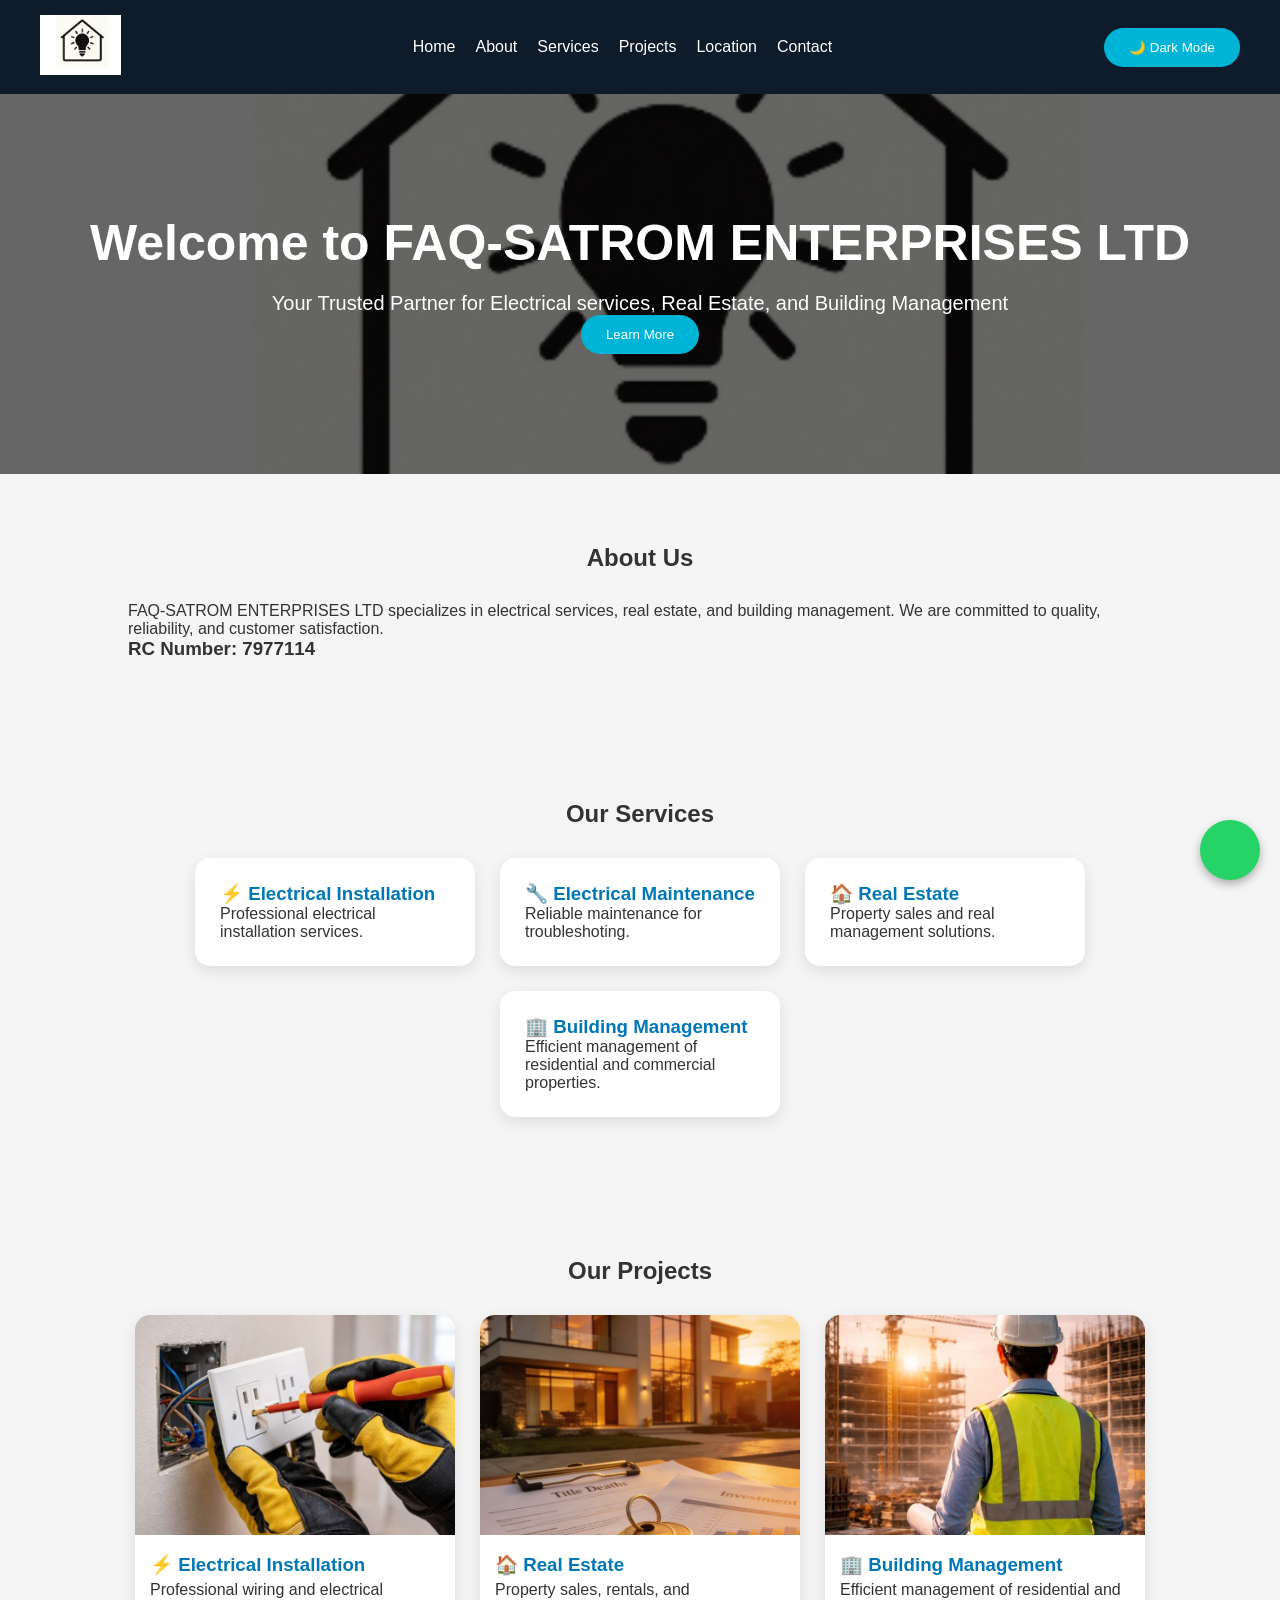
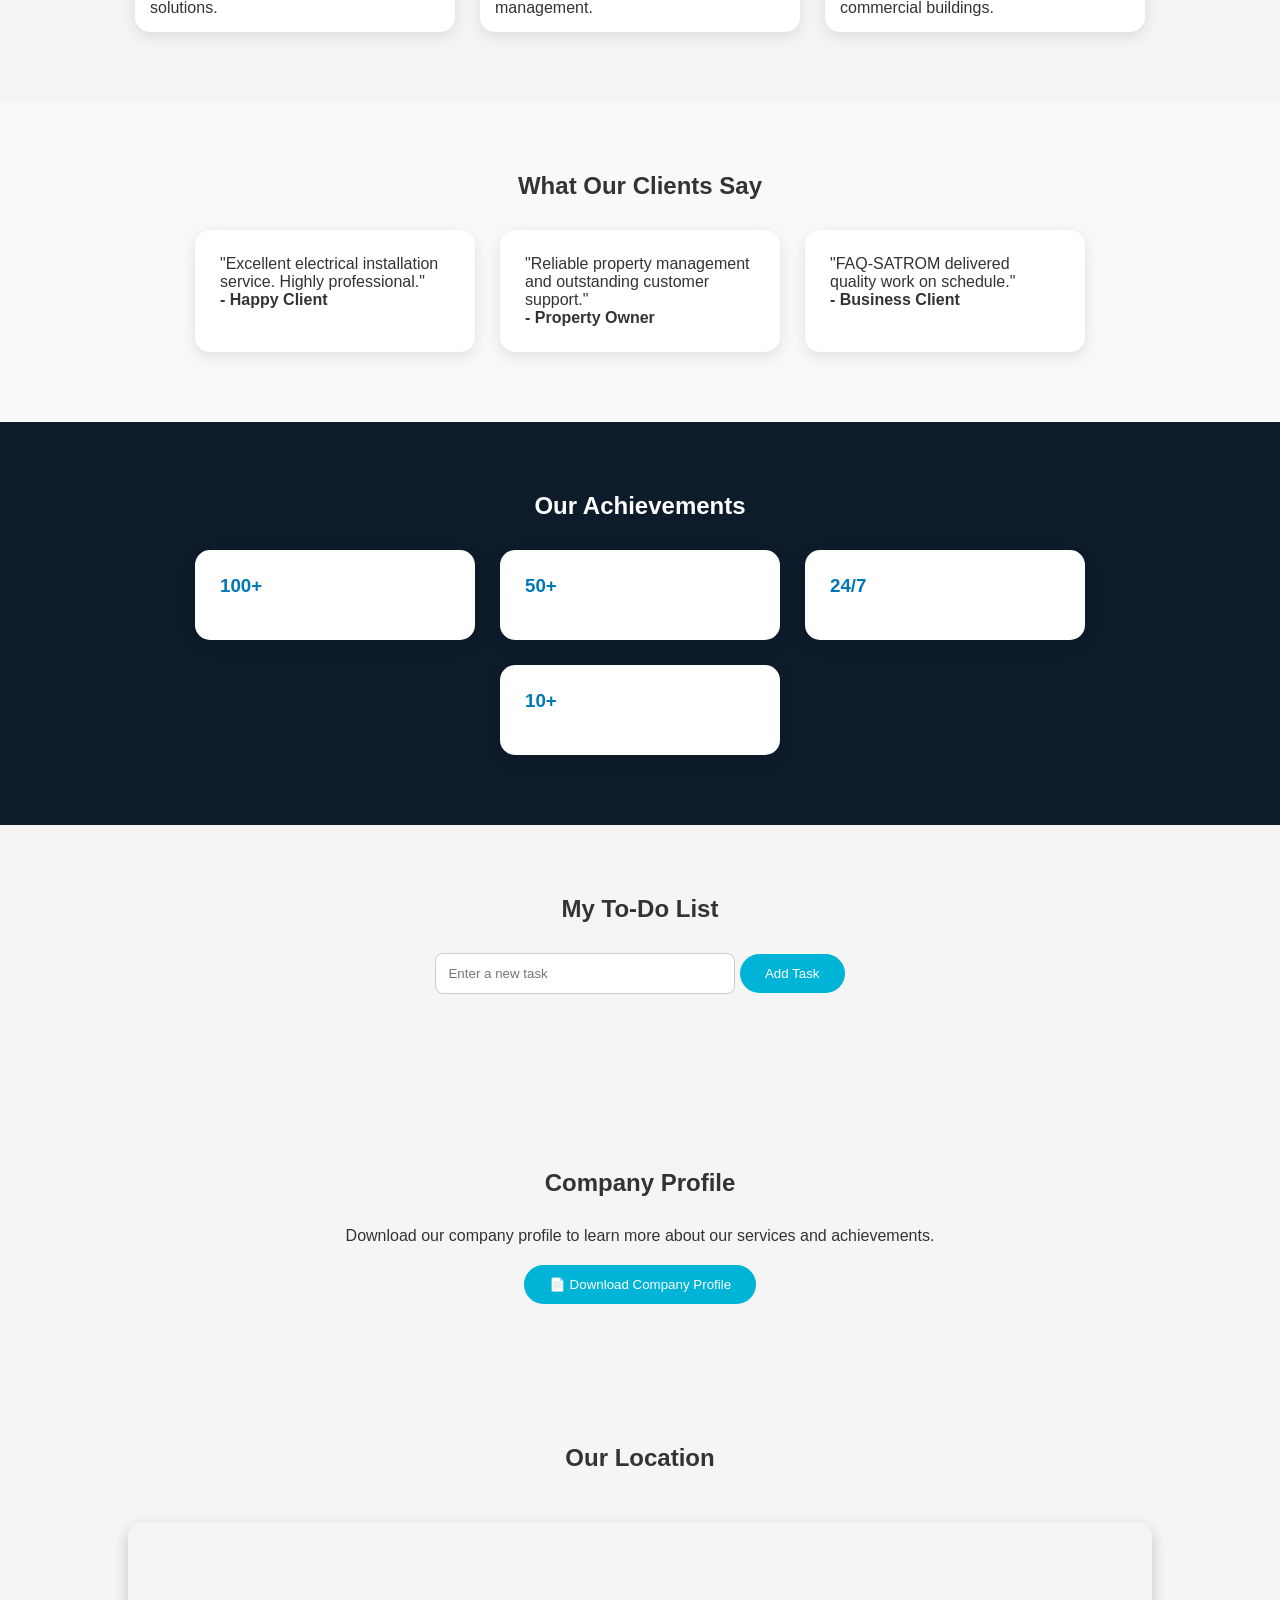
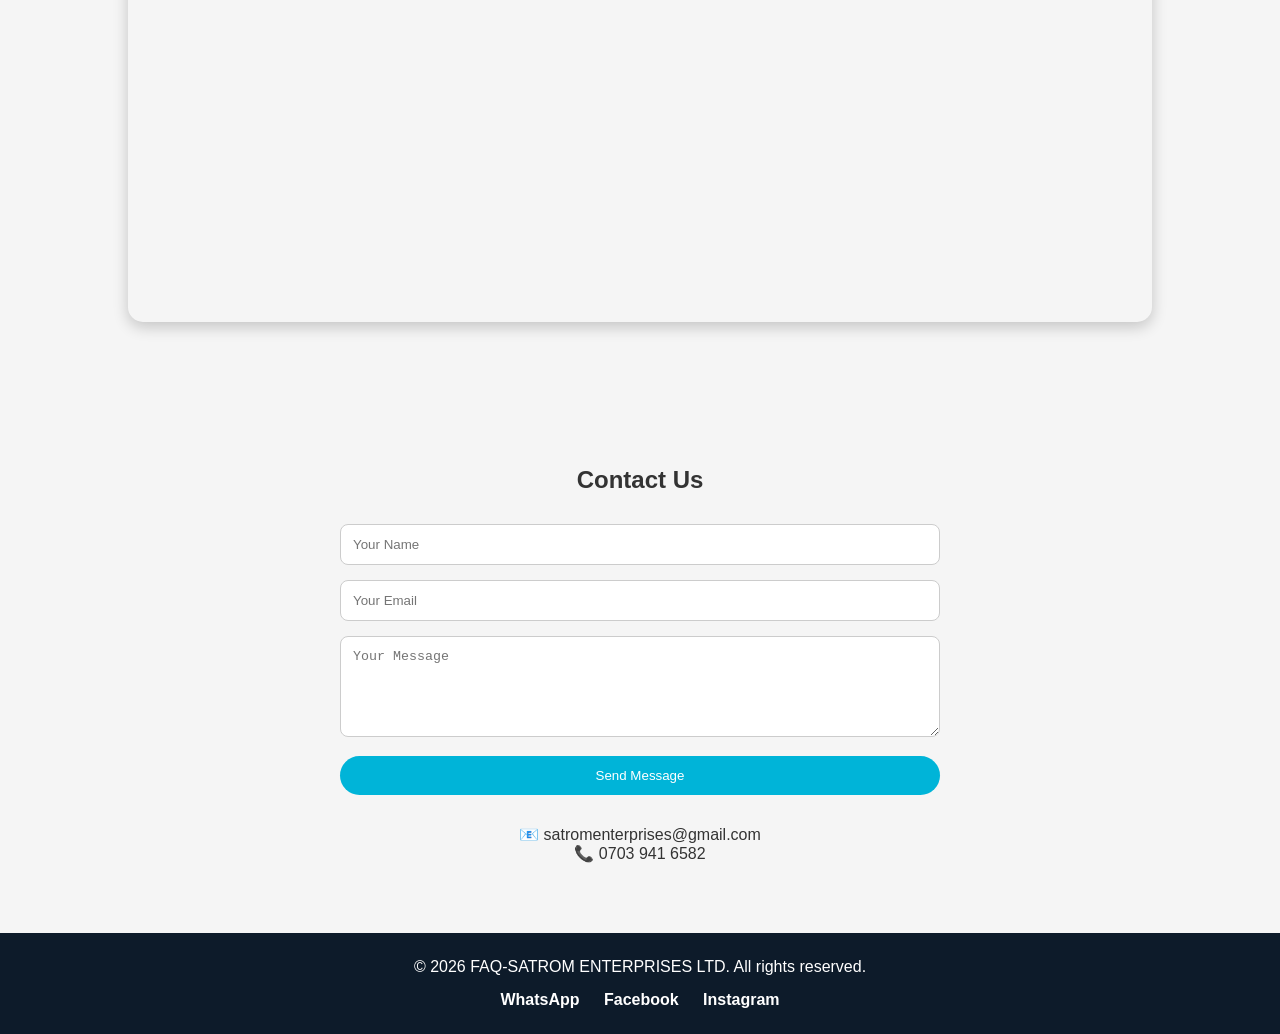
==== index.html @ 7f13410a "Added back to top button" ====
<!DOCTYPE html>
<html lang="en">
<head>
    <meta charset="UTF-8">
    <meta name="viewport" content="width=device-width, initial-scale=1.0">
    <title>FAQ- SATROM ENTERPRISES LTD</title>
    <link rel="stylesheet" href="style.css">
</head>
<body>
    <!-- Navigation -->
    <nav>
        <div class="logo">
            <img src="logo.png" alt="FAQ-SATROM Logo">
        </div>
        
       
<ul class="nav-links">
    <li><a href="#home">Home</a></li>
    <li><a href="#about">About</a></li>
    <li><a href="#services">Services</a></li>
    <li><a href="#projects">Projects</a></li>
    <li><a href="#location">Location</a></li>
    <li><a href="#contact">Contact</a></li>
</ul>
       
        <button onclick="toggleDarkMode()" id="darkBtn">
    🌙 Dark Mode
</button>

    </nav>
     <!-- Hero Section -->

    <section class="hero" id="home">
        <h1>Welcome to FAQ-SATROM ENTERPRISES LTD</h1>

        <p>Your Trusted Partner for Electrical services,
            Real Estate, and Building Management</p>

        <button onclick="showMessage()">Learn More</button>
        <p id="message"></p>
    </section>

<!-- About Section -->

    <section id="about">
        <h2>About Us</h2>

        <p>FAQ-SATROM ENTERPRISES LTD specializes in electrical services,
             real estate, and building management. We are committed 
            to quality, reliability,  and customer satisfaction.</p>
            
            <h3>RC Number: 7977114</h3>

    </section>

<!-- Services Section -->


    <section id="services">
        <h2>Our Services</h2>

    <div class="services">
        <div class="card">
            <h3>&#9889; Electrical Installation</h3>
            <p>Professional electrical installation services.</p>
        </div>
<div class="card">
            <h3>&#128295; Electrical Maintenance</h3>
            <p>Reliable maintenance for troubleshoting.</p>
        </div>


        <div class="card">
            <h3>&#127968; Real Estate </h3>
            <p>Property sales and real management solutions.</p>
        </div>
        <div class="card">
            <h3>&#127970; Building Management</h3>
            <p>Efficient management of residential and commercial properties.</p>
        </div>

    </div>
    </section>

    <section id="projects">

    <h2>Our Projects</h2>

    <div class="gallery">

        <div class="project">
            <img src="project1.jpg" alt="Electrical Installation">
            <h3>⚡ Electrical Installation</h3>
            <p>Professional wiring and electrical solutions.</p>
        </div>

        <div class="project">
            <img src="project2.jpg" alt="Real Estate">
            <h3>🏠 Real Estate</h3>
            <p>Property sales, rentals, and management.</p>
        </div>

        <div class="project">
            <img src="project3.jpg" alt="Building Management">
            <h3>🏢 Building Management</h3>
            <p>Efficient management of residential and commercial buildings.</p>
        </div>

    </div>


</section>

<!--testimonials-->
<section id="testimonials">
    <h2>What Our Clients Say</h2>

    <div class="services">
        <div class="card">
            <p>"Excellent electrical installation service. Highly professional."</p>
            <h4>- Happy Client</h4>
        </div>

        <div class="card">
            <p>"Reliable property management and outstanding customer support."</p>
            <h4>- Property Owner</h4>
        </div>

        <div class="card">
            <p>"FAQ-SATROM delivered quality work on schedule."</p>
            <h4>- Business Client</h4>
        </div>
    </div>
</section>

<section id="stats">
    <h2>Our Achievements</h2>

    <div class="services">
        <div class="card">
            <h3>100+</h3>
            <p>Projects Completed</p>
        </div>

        <div class="card">
            <h3>50+</h3>
            <p>Happy Clients</p>
        </div>

        <div class="card">
            <h3>24/7</h3>
            <p>Customer Support</p>
        </div>

        <div class="card">
            <h3>10+</h3>
            <p>Years Experience</p>
        </div>
    </div>
</section>

    <!--Add To-Do list Here-->
<section id="todo">
    <h2>My To-Do List</h2>
    <input type="text" id="taskInput" placeholder="Enter a new task">
    <button onclick="addTask()">Add Task</button>
    <ul id="taskList"></ul>
</section>


<section id="profile">
    <h2>Company Profile</h2>
    <p>Download our company profile to learn more about our services and achievements.</p>

    <a href="FAQ-SATROM-Company-Profile.pdf" download>
        <button>📄 Download Company Profile</button>
    </a>
</section>


<section id="location">
    <h2>Our Location</h2>

    <iframe
        src="https://www.google.com/maps?q= 68 Deji Adaboyan street aga Ikorodu lagos,Nigeria&output=embed"
        width="100%"
        height="400"
        style="border:0; border-radius:15px;"
        allowfullscreen=""
        loading="lazy">
    </iframe>
</section>

    <!-- Contact Section -->

     <section id="contact">
    <h2>Contact Us</h2>

    <form action="https://formspree.io/f/mdavwypw" method="POST">

    <input type="text" name="name" placeholder="Your Name" required>

    <input type="email" name="email" placeholder="Your Email" required>

    <textarea name="message" rows="5" placeholder="Your Message" required></textarea>

    <button type="submit">Send Message</button>

</form>

    <div class="contact-info">
        <p>&#128231 satromenterprises@gmail.com</p>
        <p>&#128222 0703 941 6582</p>
    </div>

     </section>

     <!-- Footer -->
   <footer>
    <p>&copy; 2026 FAQ-SATROM ENTERPRISES LTD. All rights reserved.</p>

    <div class="social-links">
        <a href="https://wa.me/2347039416582" target="_blank">WhatsApp</a>
        <a href="https://facebook.com/faqsatromenterprisesltd" target="_blank">Facebook</a>
        <a href="https://instagram.com/faqsatromenterprisesltd" target="_blank">Instagram</a>
    </div>
</footer>

    <!-- WhatsApp floating button -->
    <a href="https://wa.me/2347039416582" class="whatsapp" target="_blank"></a>

    <script src="script.js"></script>
    <button onclick="topFunction()" id="topBtn" title="Go to top">⬆</button>
</body>
</html>
---- style.css ----
*{
    margin: 0;
    padding: 0;
    box-sizing: border-box;
}

html{
    scroll-behavior: smooth;
}

body{
    font-family: 'Segoe UI', Tahoma, sans-serif;
    background-color: #f5f5f5;
    color: #333;
}

/* Navigation Bar */

nav{
    background-color:#0d1b2a;
    display: flex;
    padding: 15px 40px;
    justify-content: space-between;
    align-items: center;

}

.logo img{
    height: 60px;
}

.nav-links{
    display: flex;
    list-style: none;
}

.nav-links li{
    margin-left: 20px;
}

.nav-links a{
    color: white;
    text-decoration: none;
}

.nav-links a:hover{
    color: #00b4d8;
}

/* Hero Section */


.hero{
    background:
    linear-gradient(rgba(0,0,0,.6),rgba(0,0,0,.6)),
    url("logo.png");
    background-size: cover;
    background-position: center;
    padding: 120px 20px;
    color: white;
    text-align: center;
}

.hero h1{
    font-size: 50px;
    margin-bottom: 20px;
}

.hero p{
    font-size: 20px;
}
 
/*buttons */

button{
    background: #00b4d8;
    color: white;
    border: none;
    padding: 12px 25px;
    border-radius: 30px;
    cursor: pointer;
    transition: 0.3s;
}

button:hover{
    background: #0077b6;
}

/* Section */

section{
    padding: 70px 10%;
}

h2{
    text-align: center;
    margin-bottom: 30px;
}

/* Services Section */

.services{

    display: flex;
    flex-wrap: wrap;
    justify-content: center;
    gap: 25px;
}

.card {
    background-color: white;
    width: 280px;
    padding: 25px;
    border-radius: 15px;
    box-shadow: 0 5px 15px rgba(0, 0, 0, 0.1);
    transition: 0.3s;
}

.card:hover {
    transform: translateY(-10px);
}

.card h3 {
    color: #0077b6;
}

/* Contact Section */
form {
    max-width: 600px;
    margin: auto;
}
input, textarea {
    width: 100%;
    padding: 12px;
    margin-bottom: 15px;
    border: 1px solid #ccc;
    border-radius: 8px;
}

form button {
    width: 100%;
}

.contact-info {
    margin-top: 30px;
    text-align: center;
}

/* Footer */

footer {
    padding: 25px;
    background-color: #0d1b2a;
    color:white;
    text-align: center;
}

/*Mobile */

@media (max-width: 768px) {
    nav {
        flex-direction: column;
    }
    .nav-links {
        flex-direction: column;
        margin-top: 10px;
        text-align: center;
    }
    .nav-links li {
        margin: 10px 0;
    }
    .hero h1 {
        font-size: 35px;
    }
    .card{
        width: 100%;
    }
}
.whatsapp {
    position: fixed;
    bottom: 20px;
    right: 20px;
    width: 60px;
    background-color: #25D366;
    color: white;
    border-radius: 50%;
    height: 60px;
    display: flex;
    align-items: center;
    justify-content: center;
    font-size: 30px;
    text-decoration: none;
    box-shadow: 0 4px 10px rgba(0,0,0,0.3);
    z-index: 1000;
}

.whatsapp:hover {
    transform: scale(1.1);
}

#todo {
    text-align: center;
}
#todo input {
    width: 300px;
    max-width: 90%;
}

#taskList {
    list-style: none;
    margin-top: 20px;
}

#taskList li {
    background-color: white;
    padding: 10px;
    margin: 10px auto;
    width: 300px;
    border-radius: 8px;
    box-shadow: 0 2px 5px rgba(0,0,0,0.1);
}

#taskList button {
    background-color:red;
    color: white;
    border: none;
    padding: 5px 10px;
    border-radius: 5px;
    cursor: pointer;
margin-left: 10px;
}

.dark-mode {
background-color: #121212;
color: white;
}

.dark-mode section {
    background-color: #121212;
    color: white;
}

.dark-mode h1,
.dark-mode h2,
.dark-mode h3,
.dark-mode p,
.dark-mode li {
    color: white;
}

.dark-mode .card {
    background-color: #1e1e1e;
    color: white;
}

.dark-mode nav,
.dark-mode footer {
background-color: #000;
}

.dark-mode input,
.dark-mode textarea {
    background-color: #333;
    color: white;
    border: 1px solid #555;
}

body.dark-mode {
    background-color: black !important;
    color: white !important;
}

/* Projects Gallery */

.gallery{
    display:flex;
    flex-wrap:wrap;
    justify-content:center;
    gap:25px;
}

.project{
    width:320px;
    background:white;
    border-radius:15px;
    overflow:hidden;
    box-shadow:0 5px 15px rgba(0,0,0,0.1);
    transition:0.3s;
}

.project:hover{
    transform:translateY(-10px);
}

.project img{
    width:100%;
    height:220px;
    object-fit:cover;
}

.project h3{
    padding:15px 15px 5px;
    color:#0077b6;
}

.project p{
    padding:0 15px 15px;
}

.dark-mode .project{
    background:#1e1e1e;
    color:white;
}
/* Testimonials Section */

#testimonials {
    background-color: #f8f9fa;
}

.testimonials-container {
    display: flex;
    flex-wrap: wrap;
    justify-content: center;
    gap: 25px;
}

.testimonial {
    width: 320px;
    background: white;
    padding: 25px;
    border-radius: 15px;
    text-align: center;
    box-shadow: 0 5px 15px rgba(0,0,0,0.1);
}

.testimonial h4 {
    margin-top: 15px;
    color: #0077b6;
}

/* Achievements Section */

#stats {
    background-color: #0d1b2a;
    color: white;
}

.stats-container {
    display: flex;
    flex-wrap: wrap;
    justify-content: center;
    gap: 25px;
}

.stat-card {
    width: 220px;
    background: #1b263b;
    padding: 25px;
    border-radius: 15px;
    text-align: center;
}

.stat-card h3 {
    font-size: 40px;
    color: #00b4d8;
    margin-bottom: 10px;
}

/* Dark Mode Support */

.dark-mode #testimonials {
    background-color: #121212;
}

.dark-mode .testimonial {
    background-color: #1e1e1e;
    color: white;
}

.dark-mode #stats {
    background-color: #000;
}

.social-links {
    margin-top: 15px;
}

.social-links a {
    color: white;
    text-decoration: none;
    margin: 0 10px;
    font-weight: bold;
}

.social-links a:hover {
    color: #00b4d8;
}

#profile{
    text-align:center;
}

#profile p{
    margin-bottom:20px;
}
#location {
    text-align: center;
}

#location iframe {
    margin-top: 20px;
    box-shadow: 0 5px 15px rgba(0,0,0,0.2);
}
/* Back To Top Button */
#topBtn {
    display: none;
    position: fixed;
    bottom: 90px;
    right: 20px;
    z-index: 999;
    border: none;
    outline: none;
    background-color: #0077b6;
    color: white;
    cursor: pointer;
    padding: 15px;
    border-radius: 50%;
    font-size: 18px;
}

#topBtn:hover {
    background-color: #023e8a;
}
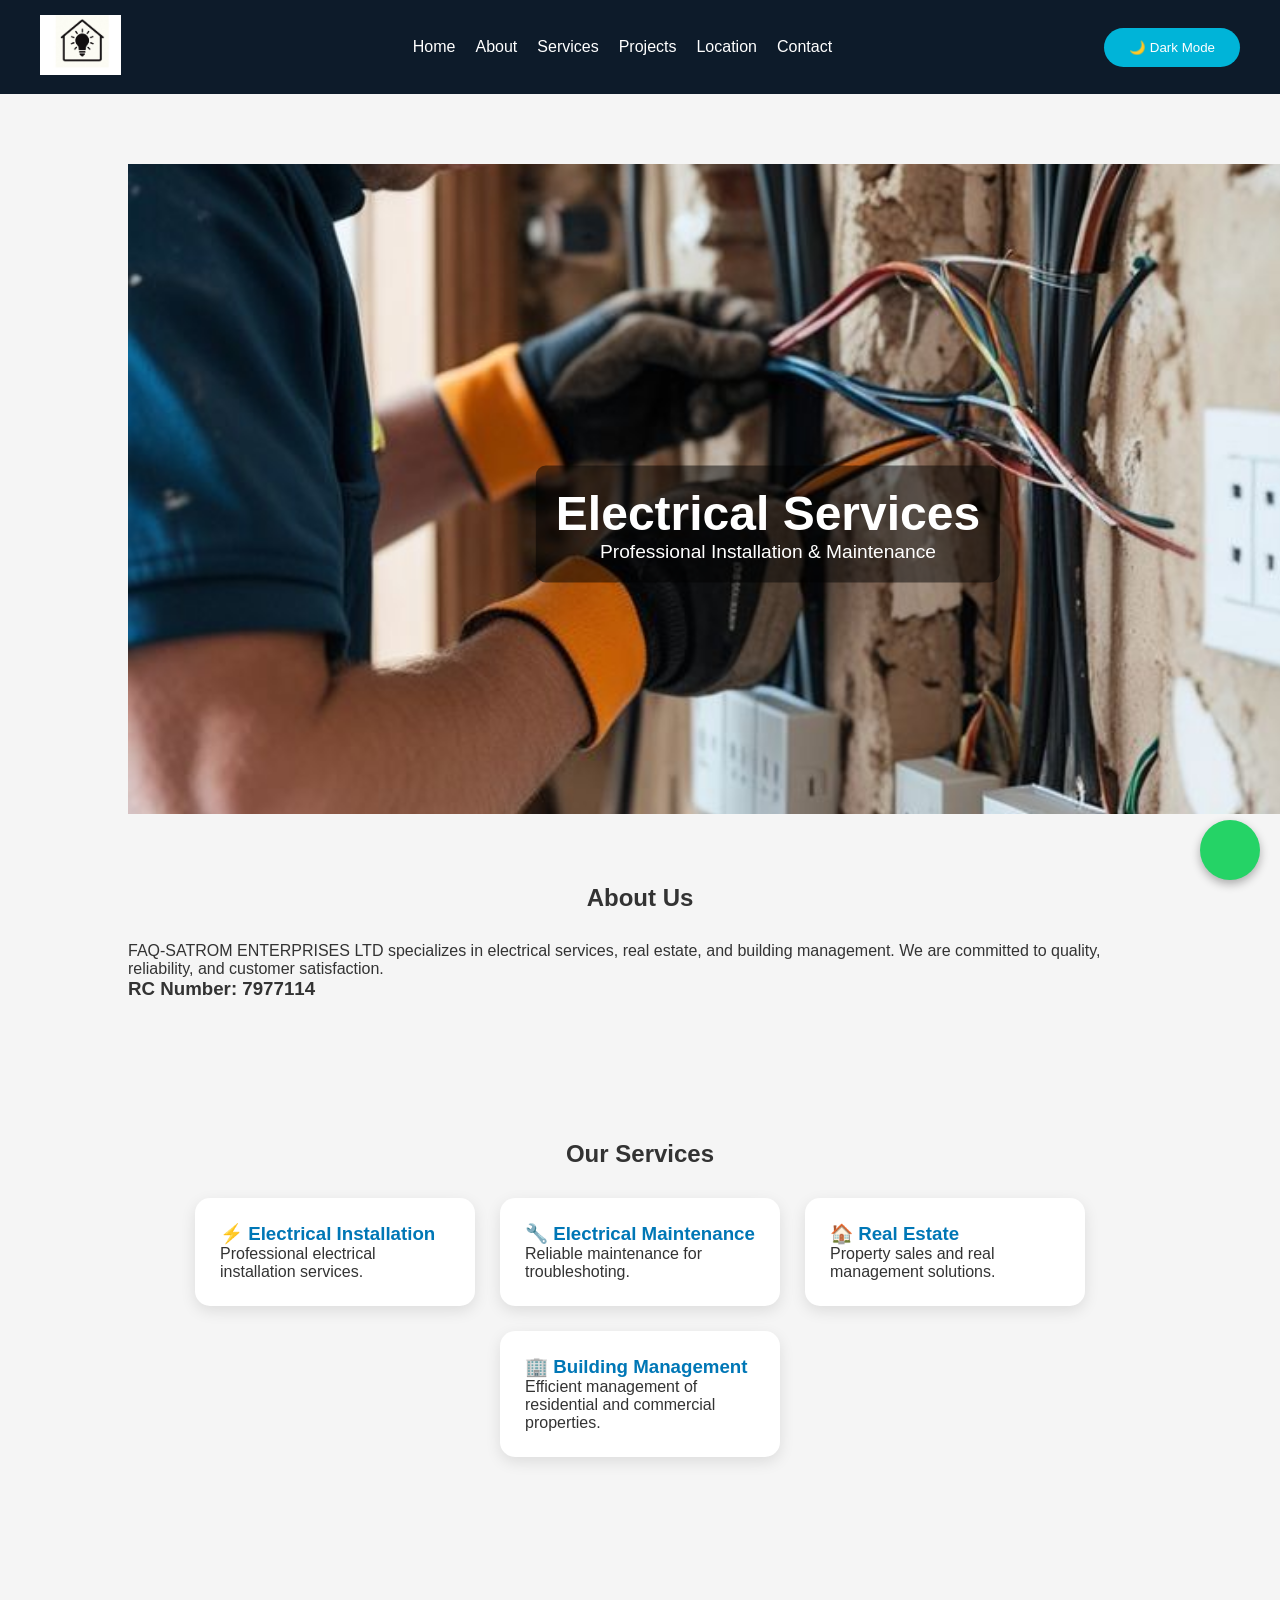
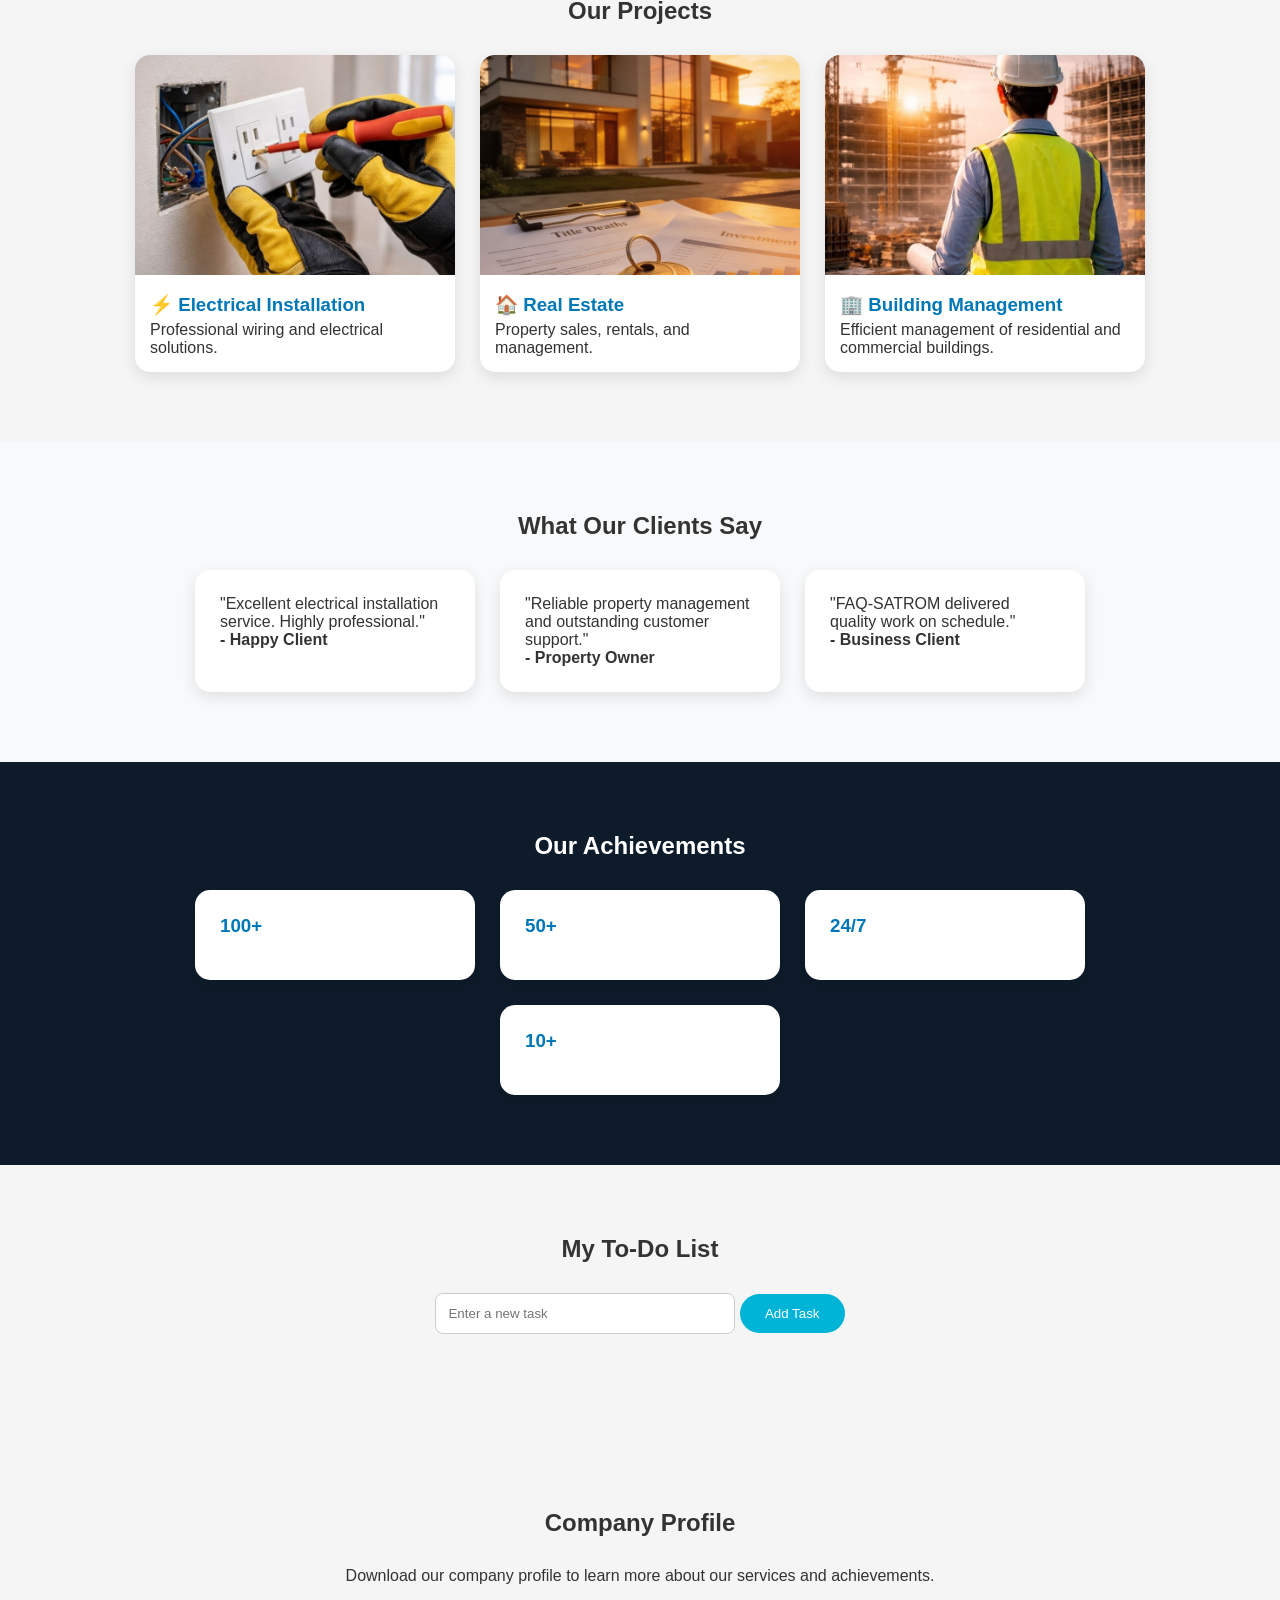
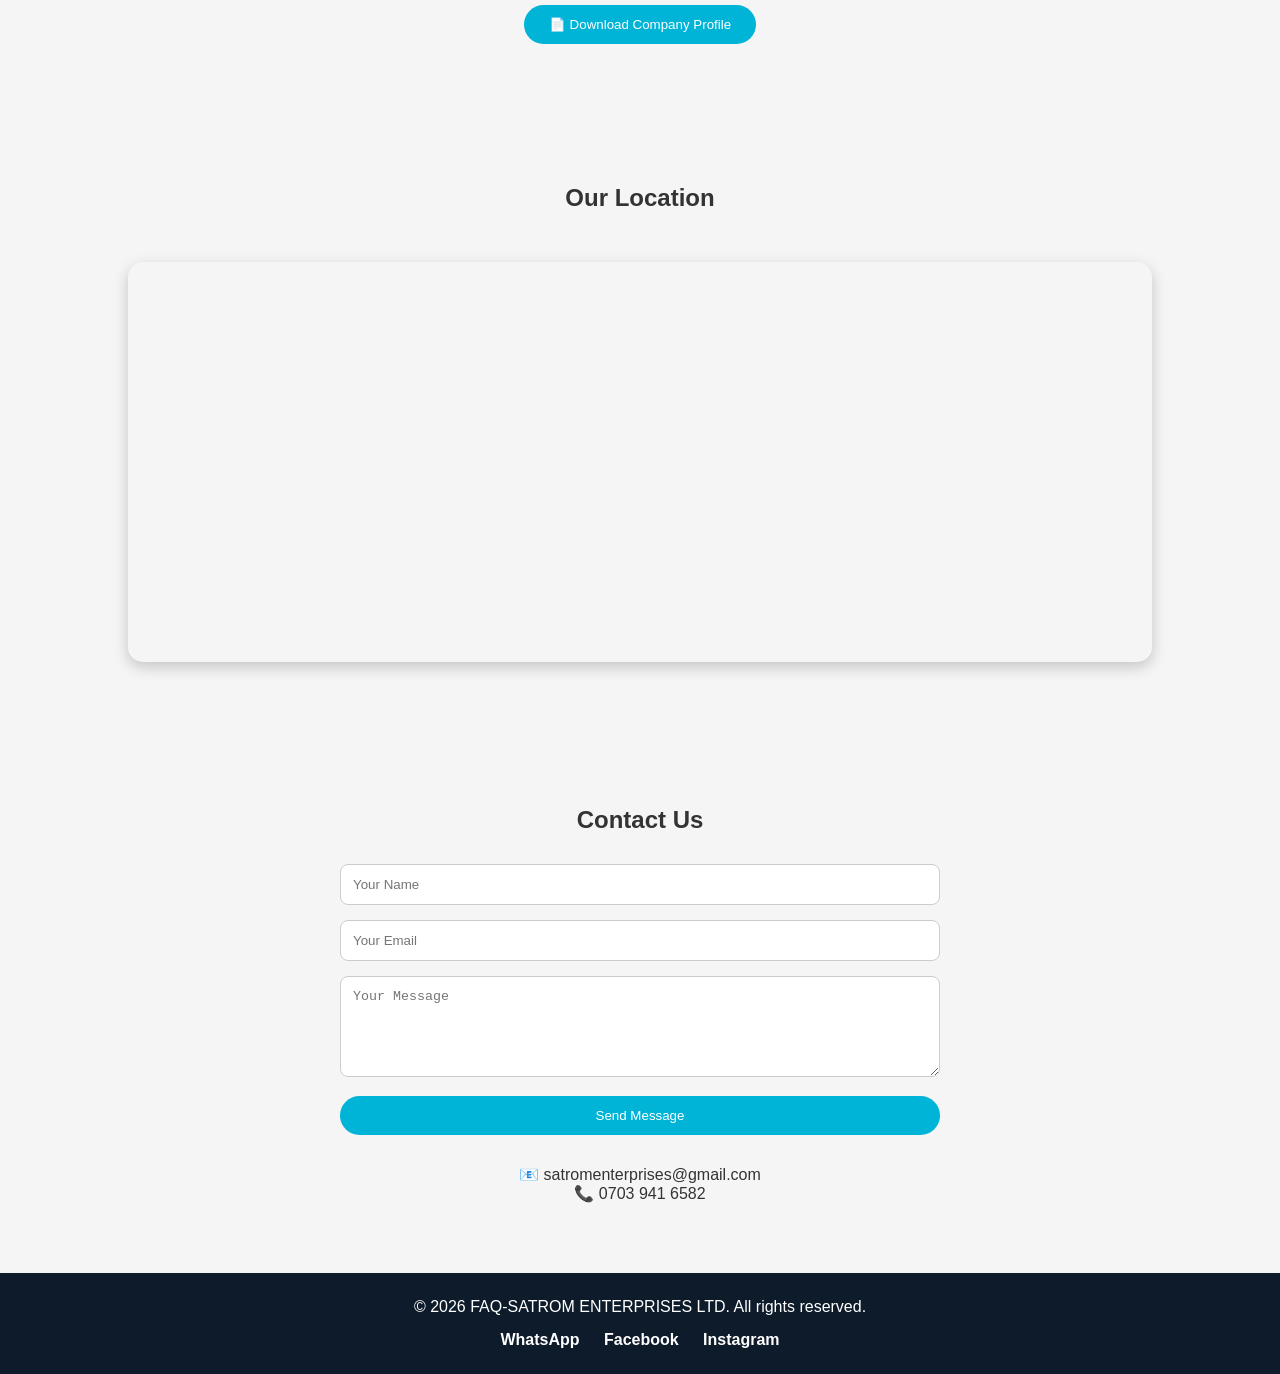
==== commit d51692f4: "Added homepage image slider" ====
--- a/index.html
+++ b/index.html
@@ -30,16 +30,32 @@
     </nav>
      <!-- Hero Section -->
 
-    <section class="hero" id="home">
-        <h1>Welcome to FAQ-SATROM ENTERPRISES LTD</h1>
-
-        <p>Your Trusted Partner for Electrical services,
-            Real Estate, and Building Management</p>
-
-        <button onclick="showMessage()">Learn More</button>
-        <p id="message"></p>
-    </section>
-
+    
+<section class="hero-slider" id="home">
+    <div class="slide active">
+        <img src="slide1.jpg" alt="Electrical Services">
+        <div class="caption">
+            <h1>Electrical Services</h1>
+            <p>Professional Installation & Maintenance</p>
+        </div>
+    </div>
+
+    <div class="slide">
+        <img src="slide2.jpg" alt="Real Estate">
+        <div class="caption">
+            <h1>Real Estate Solutions</h1>
+            <p>Property Sales & Management</p>
+        </div>
+    </div>
+
+    <div class="slide">
+        <img src="slide3.jpg" alt="Building Management">
+        <div class="caption">
+            <h1>Building Management</h1>
+            <p>Efficient Property Maintenance</p>
+        </div>
+    </div>
+</section>
 <!-- About Section -->
 
     <section id="about">
@@ -230,6 +246,8 @@
     <a href="https://wa.me/2347039416582" class="whatsapp" target="_blank"></a>
 
     <script src="script.js"></script>
-    <button onclick="topFunction()" id="topBtn" title="Go to top">⬆</button>
+
+   <button id="topBtn" onclick="topFunction()">⬆</button>
+   
 </body>
 </html>
--- a/style.css
+++ b/style.css
@@ -430,4 +430,49 @@
 
 #topBtn:hover {
     background-color: #023e8a;
+}
+/* Hero Slider */
+
+.hero-slider{
+    position:relative;
+    height:80vh;
+    overflow:hidden;
+}
+
+.slide{
+    position:absolute;
+    width:100%;
+    height:100%;
+    opacity:0;
+    transition:opacity 1s ease-in-out;
+}
+
+.slide.active{
+    opacity:1;
+}
+
+.slide img{
+    width:100%;
+    height:100%;
+    object-fit:cover;
+}
+
+.caption{
+    position:absolute;
+    top:50%;
+    left:50%;
+    transform:translate(-50%,-50%);
+    color:white;
+    text-align:center;
+    background:rgba(0,0,0,0.5);
+    padding:20px;
+    border-radius:10px;
+}
+
+.caption h1{
+    font-size:3rem;
+}
+
+.caption p{
+    font-size:1.2rem;
 }
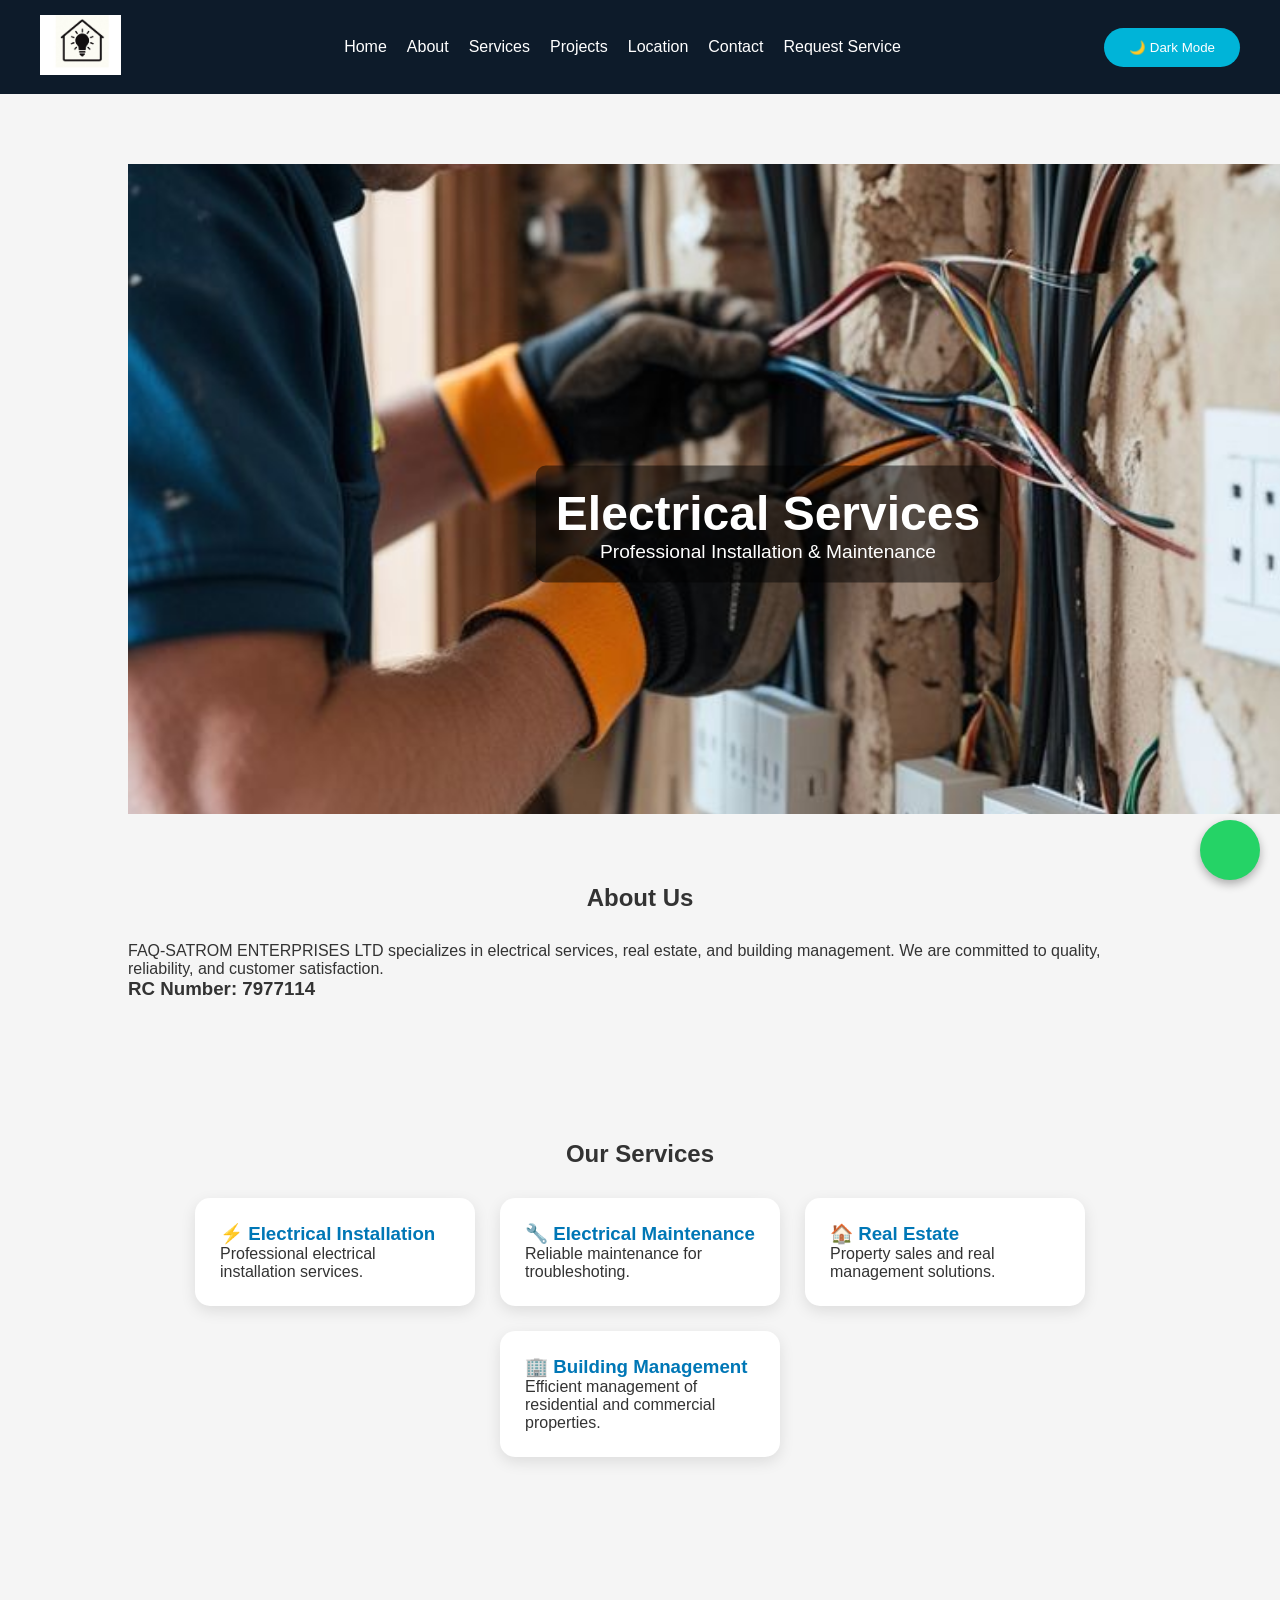
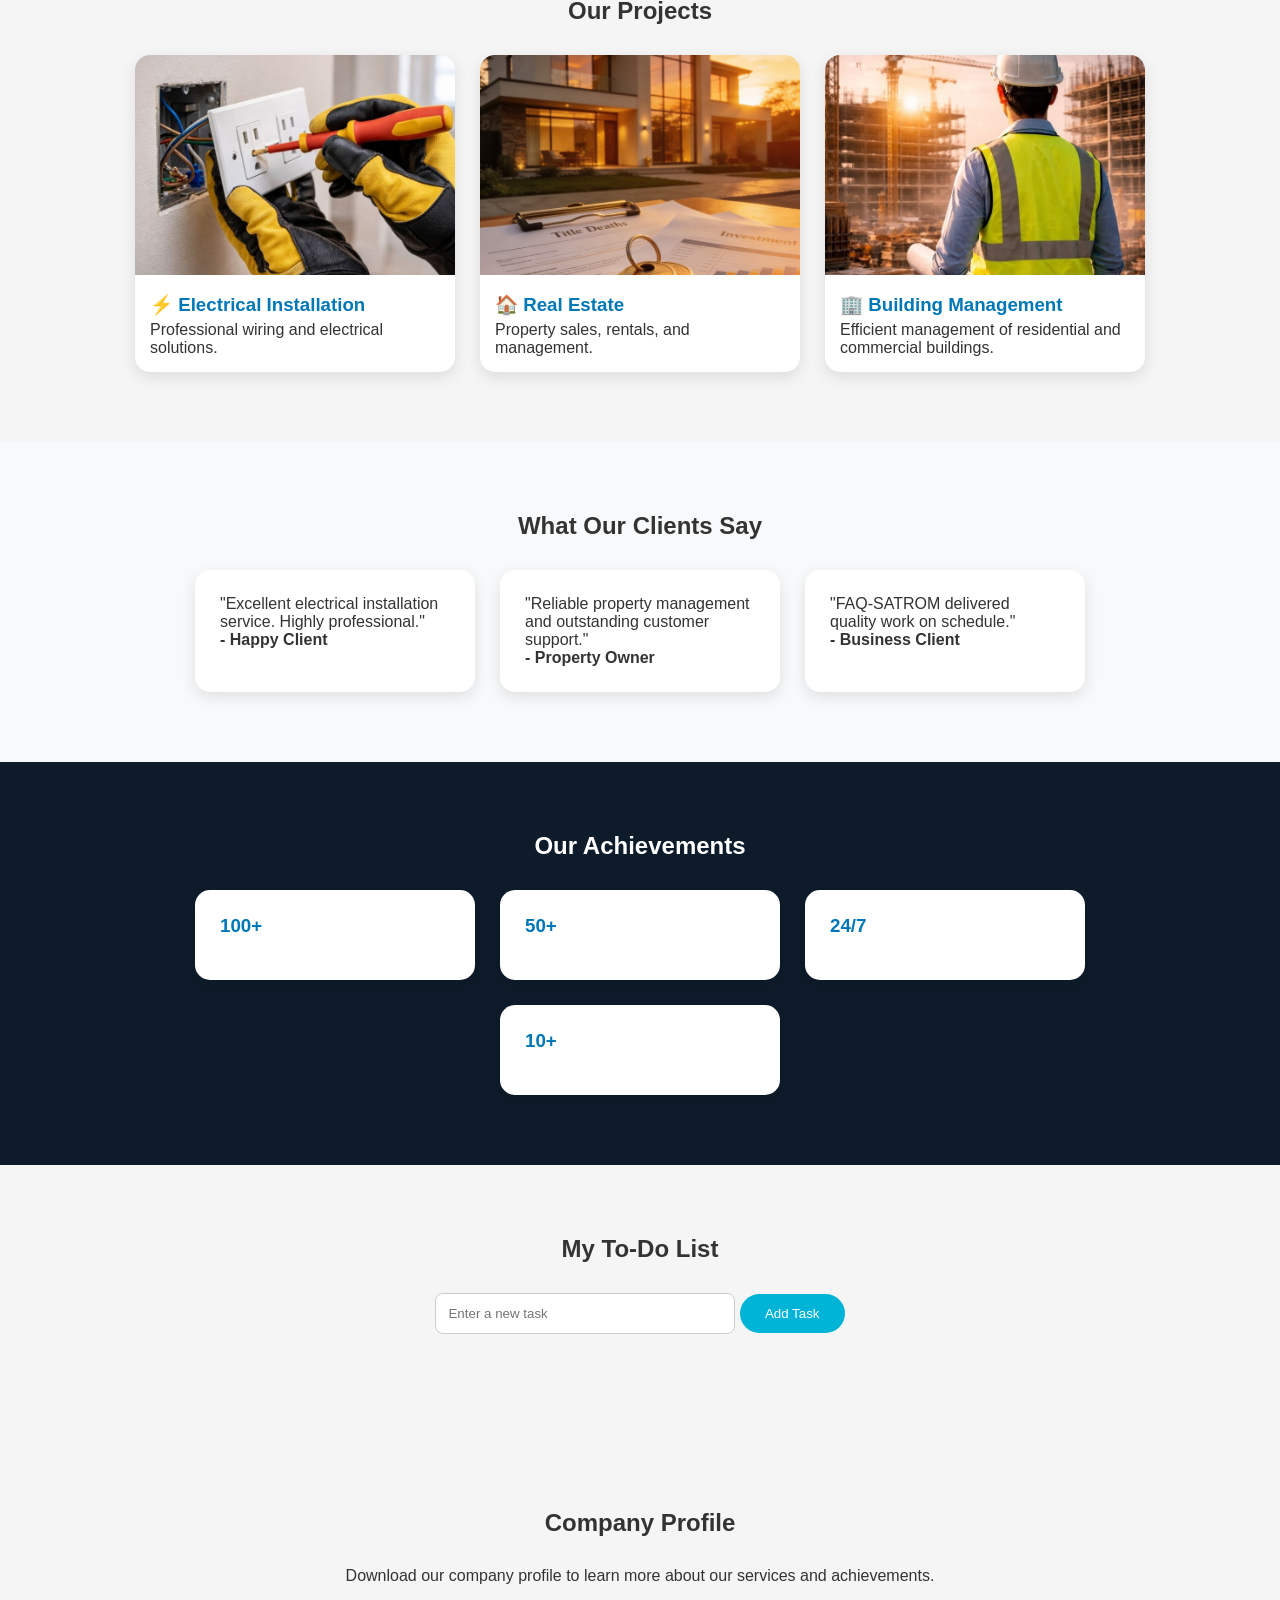
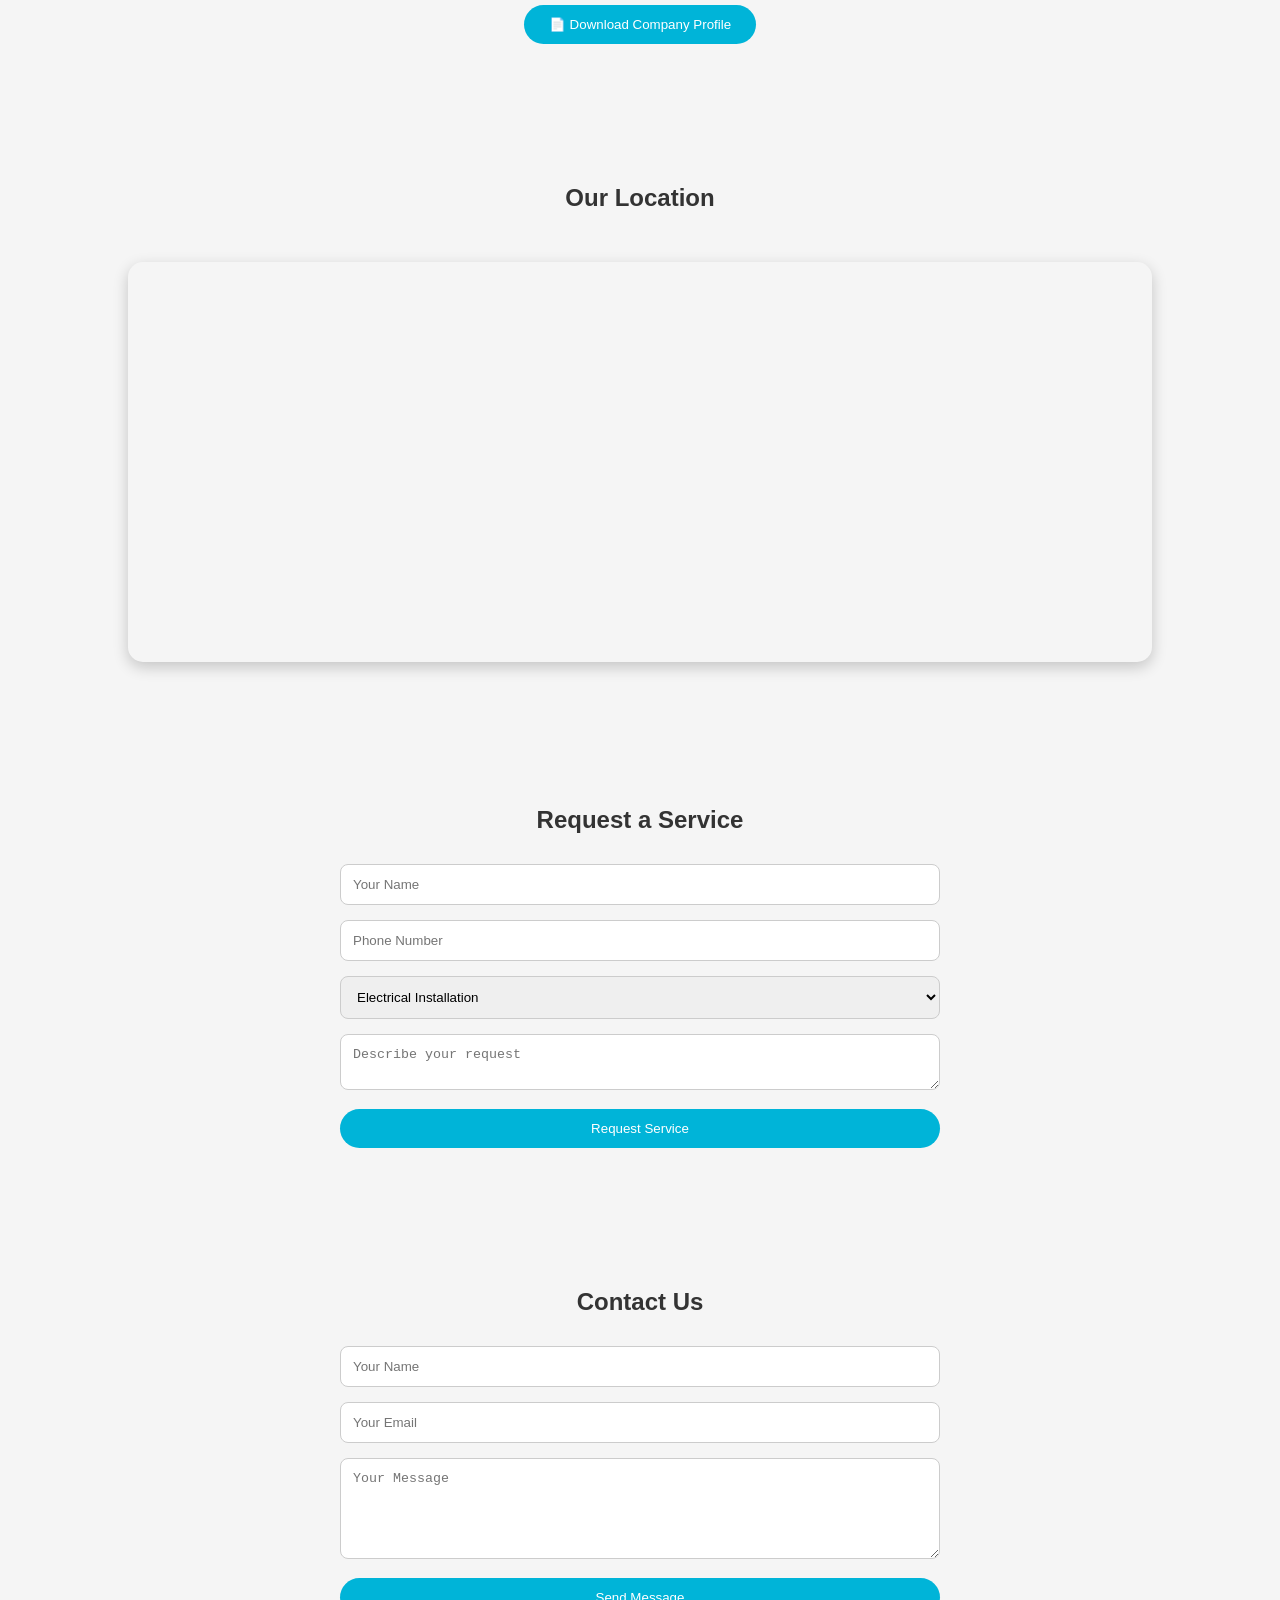
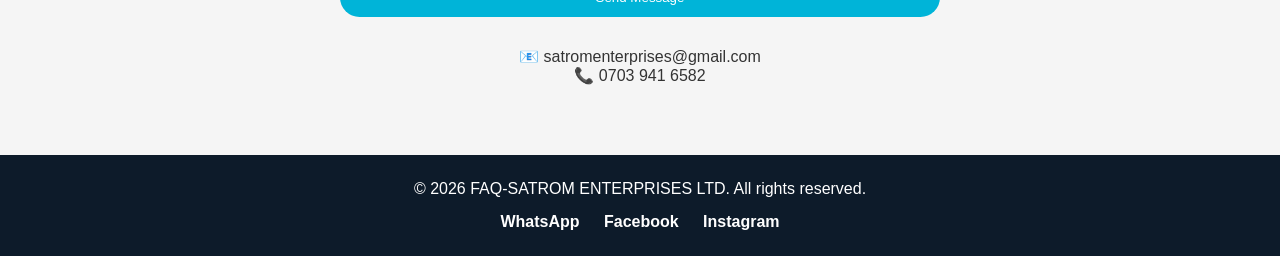
==== commit 0f3b3ac7: "Added service request form" ====
--- a/index.html
+++ b/index.html
@@ -21,6 +21,7 @@
     <li><a href="#projects">Projects</a></li>
     <li><a href="#location">Location</a></li>
     <li><a href="#contact">Contact</a></li>
+    <li><a href="#request">Request Service</a></li>
 </ul>
        
         <button onclick="toggleDarkMode()" id="darkBtn">
@@ -207,6 +208,27 @@
     </iframe>
 </section>
 
+<section id="request">
+    <h2>Request a Service</h2>
+
+    <form action="https://formspree.io/f/mdavwypw" method="POST">
+        <input type="text" name="name" placeholder="Your Name" required>
+
+        <input type="tel" name="phone" placeholder="Phone Number" required>
+
+        <select name="service">
+            <option>Electrical Installation</option>
+            <option>Electrical Maintenance</option>
+            <option>Real Estate</option>
+            <option>Building Management</option>
+        </select>
+
+        <textarea name="message" placeholder="Describe your request"></textarea>
+
+        <button type="submit">Request Service</button>
+    </form>
+</section>
+
     <!-- Contact Section -->
 
      <section id="contact">
--- a/style.css
+++ b/style.css
@@ -475,4 +475,11 @@
 
 .caption p{
     font-size:1.2rem;
+}
+select{
+    width:100%;
+    padding:12px;
+    margin-bottom:15px;
+    border:1px solid #ccc;
+    border-radius:8px;
 }
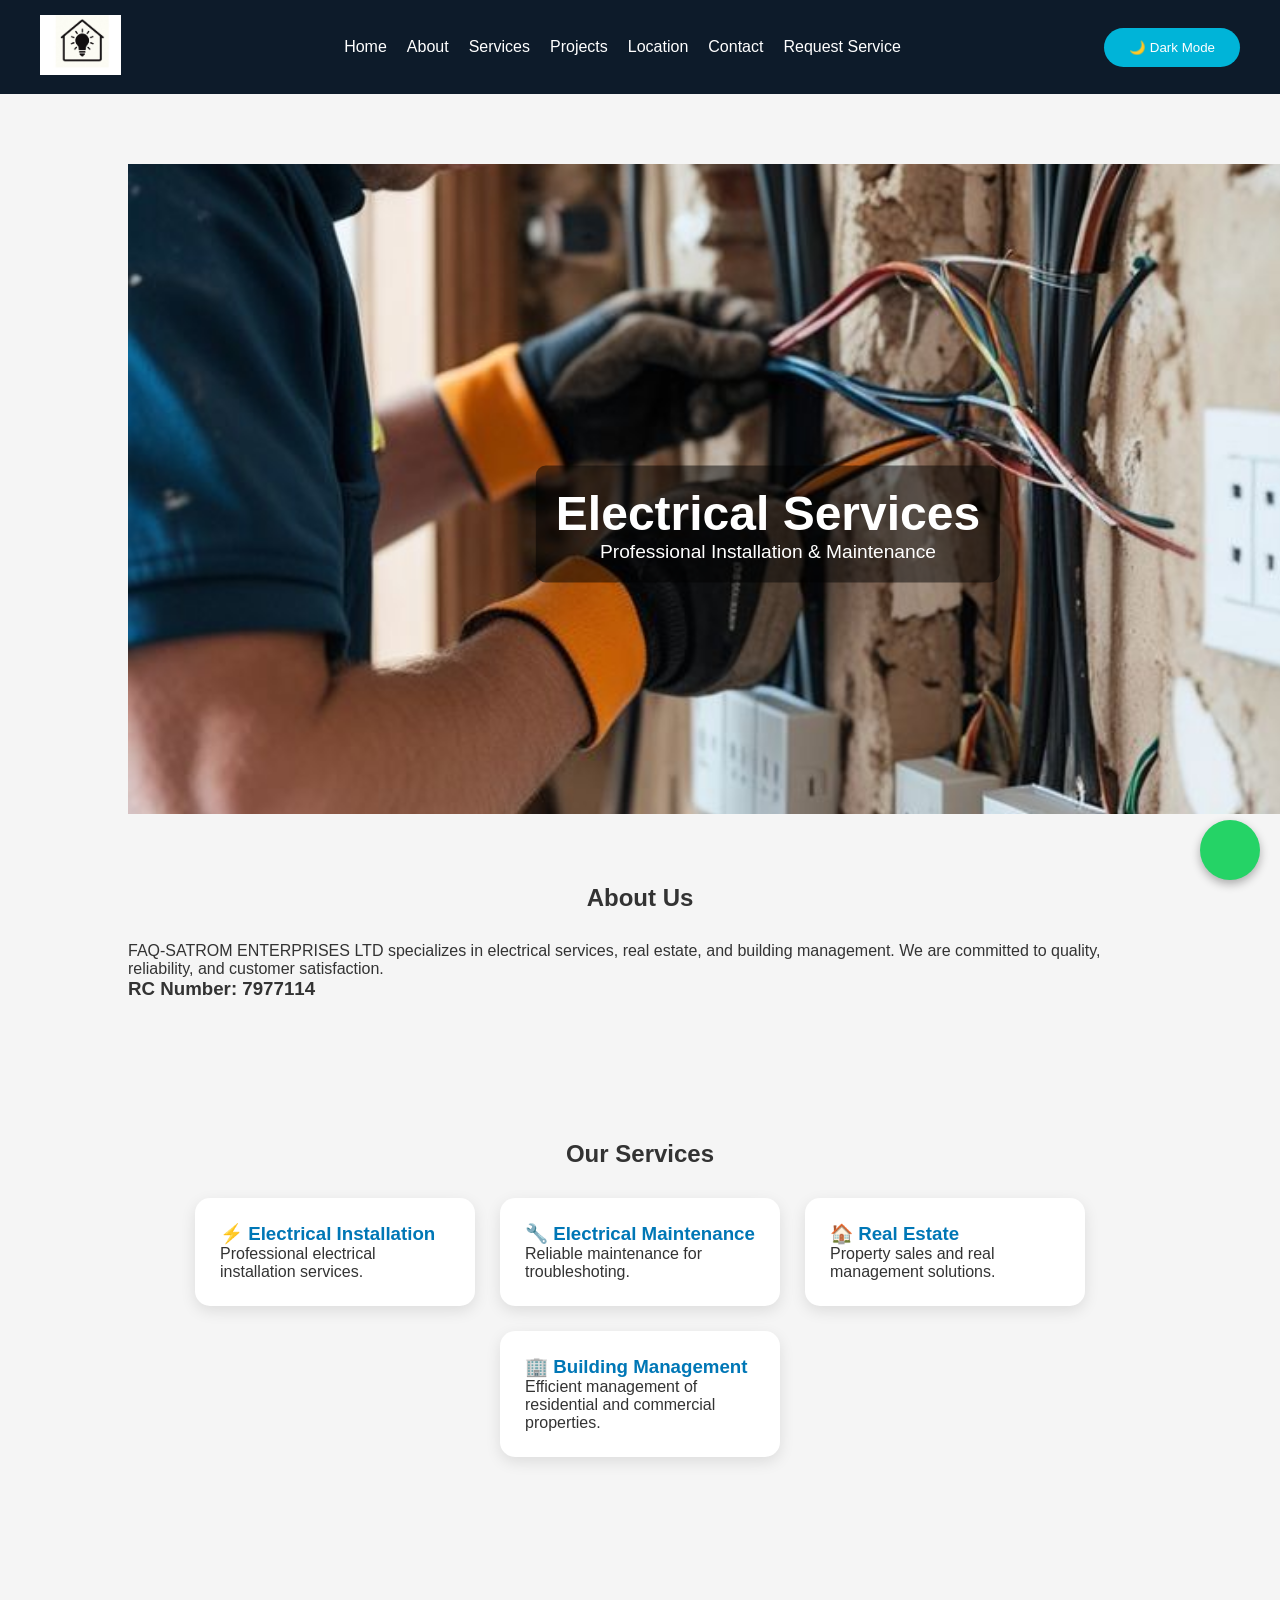
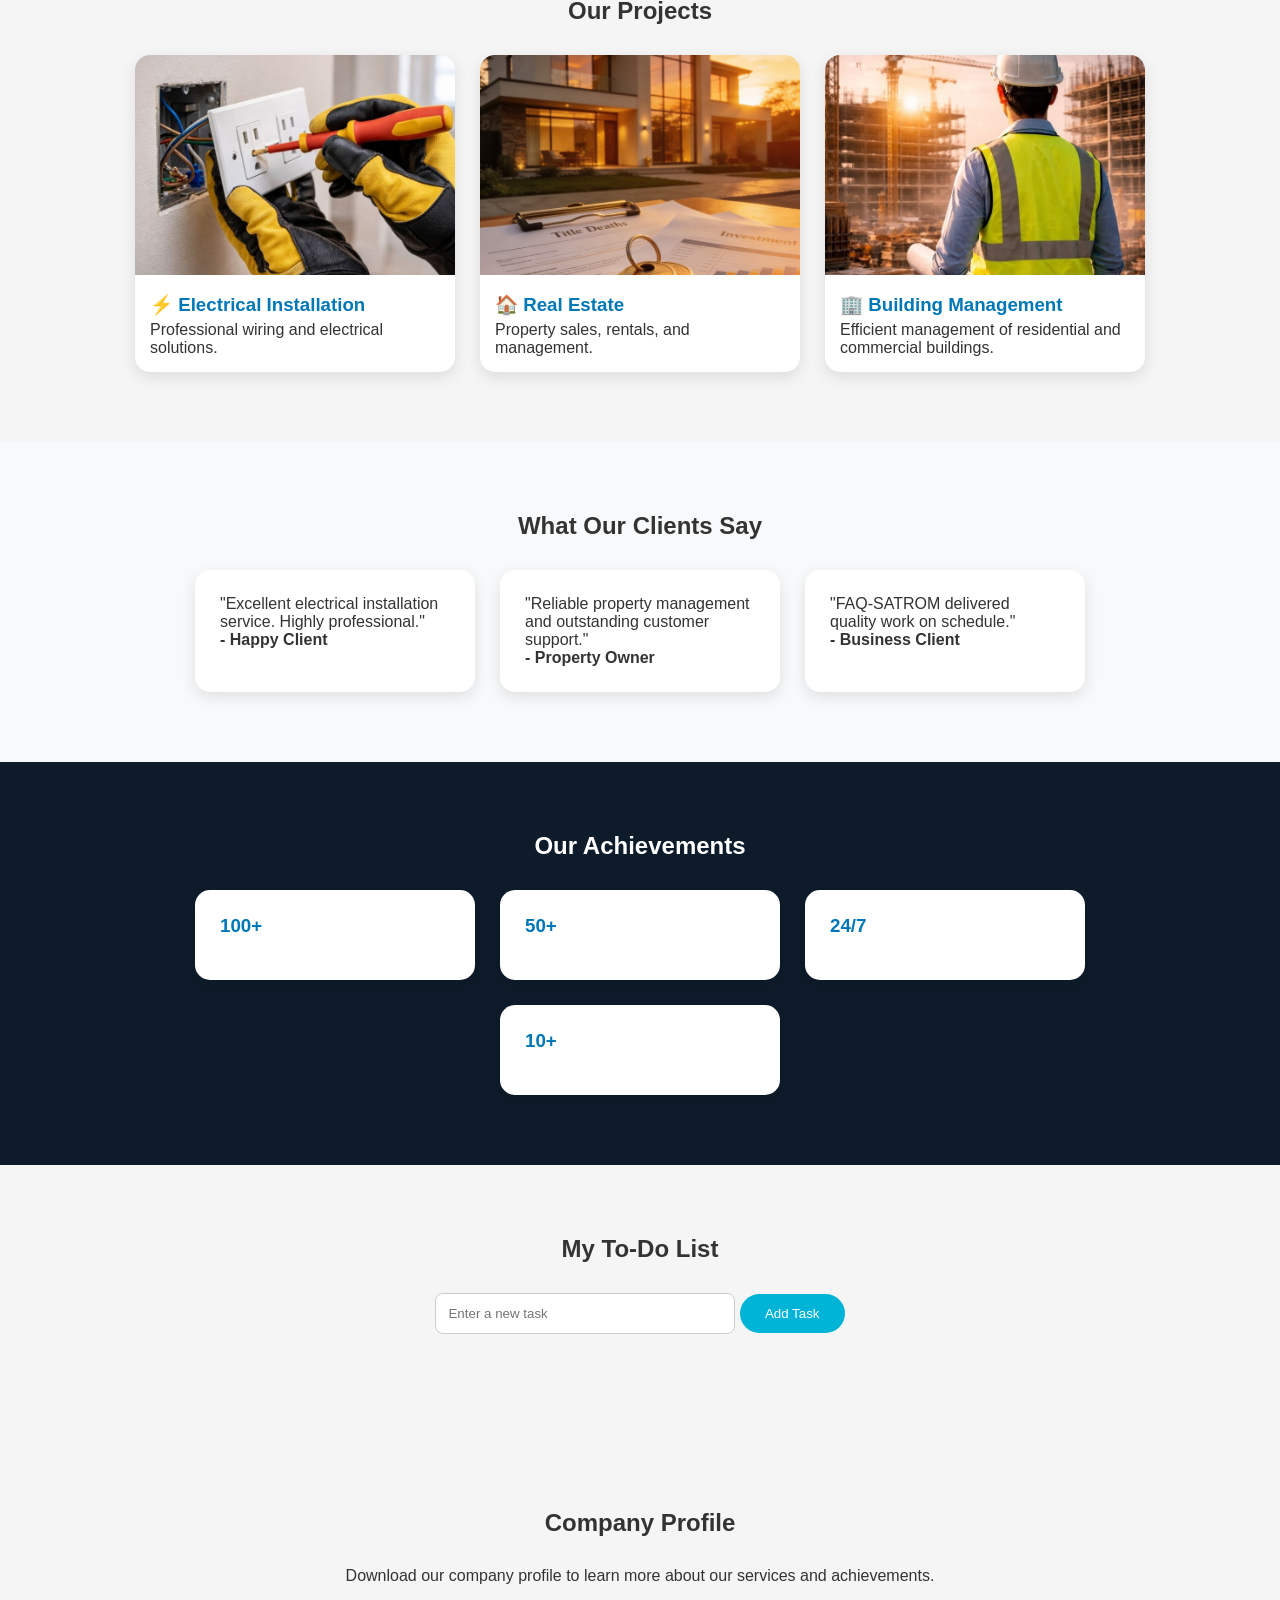
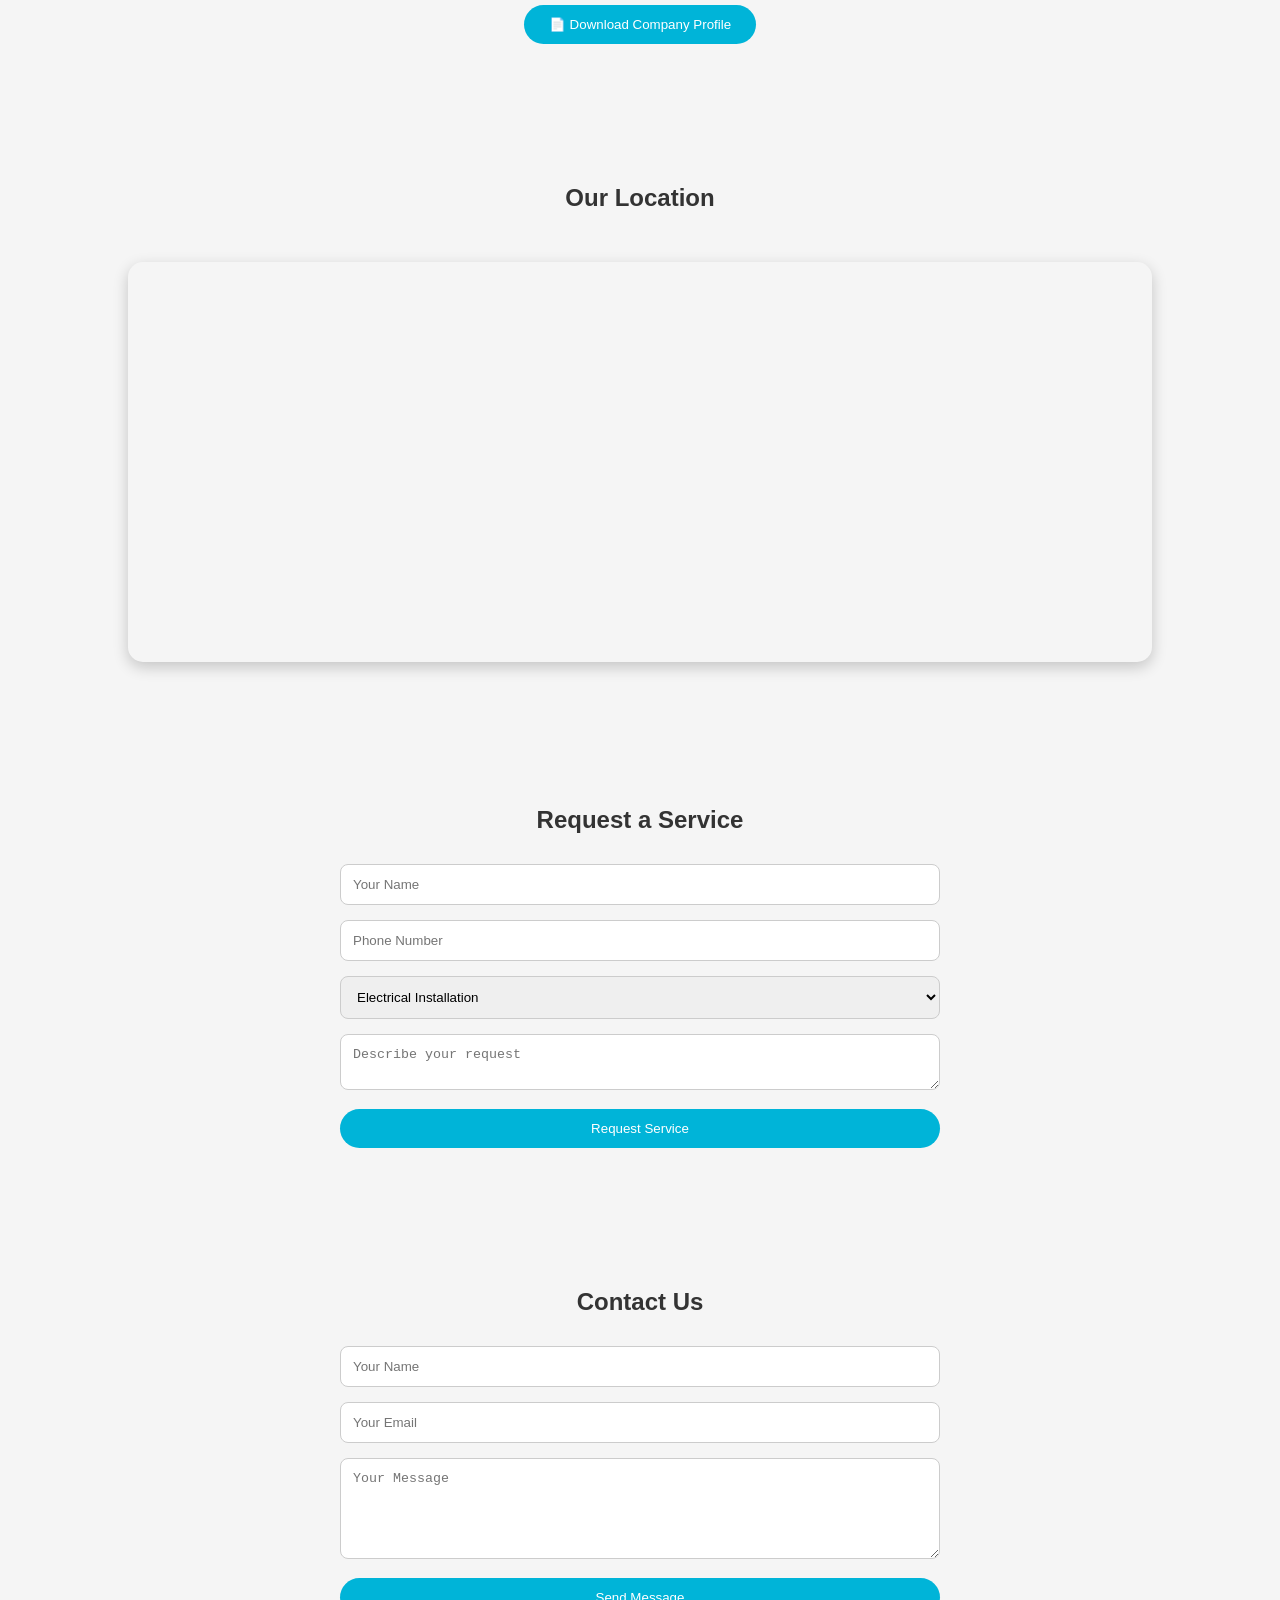
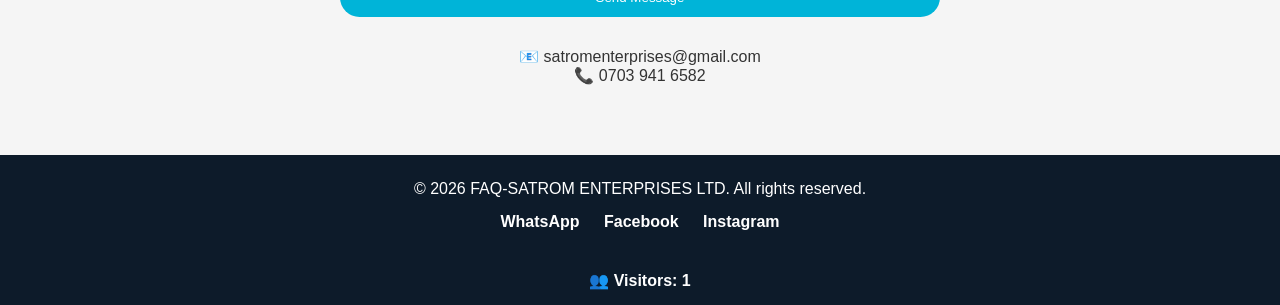
==== commit 865cb52c: "Added visitor counter form" ====
--- a/index.html
+++ b/index.html
@@ -271,5 +271,8 @@
 
    <button id="topBtn" onclick="topFunction()">⬆</button>
    
+   <div class="visitor-counter">
+    <p>👥 Visitors: <span id="visitorCount">0</span></p>
+</div>
 </body>
 </html>
--- a/style.css
+++ b/style.css
@@ -482,4 +482,11 @@
     margin-bottom:15px;
     border:1px solid #ccc;
     border-radius:8px;
+}
+.visitor-counter{
+    text-align:center;
+    padding:15px;
+    background:#0d1b2a;
+    color:white;
+    font-weight:bold;
 }
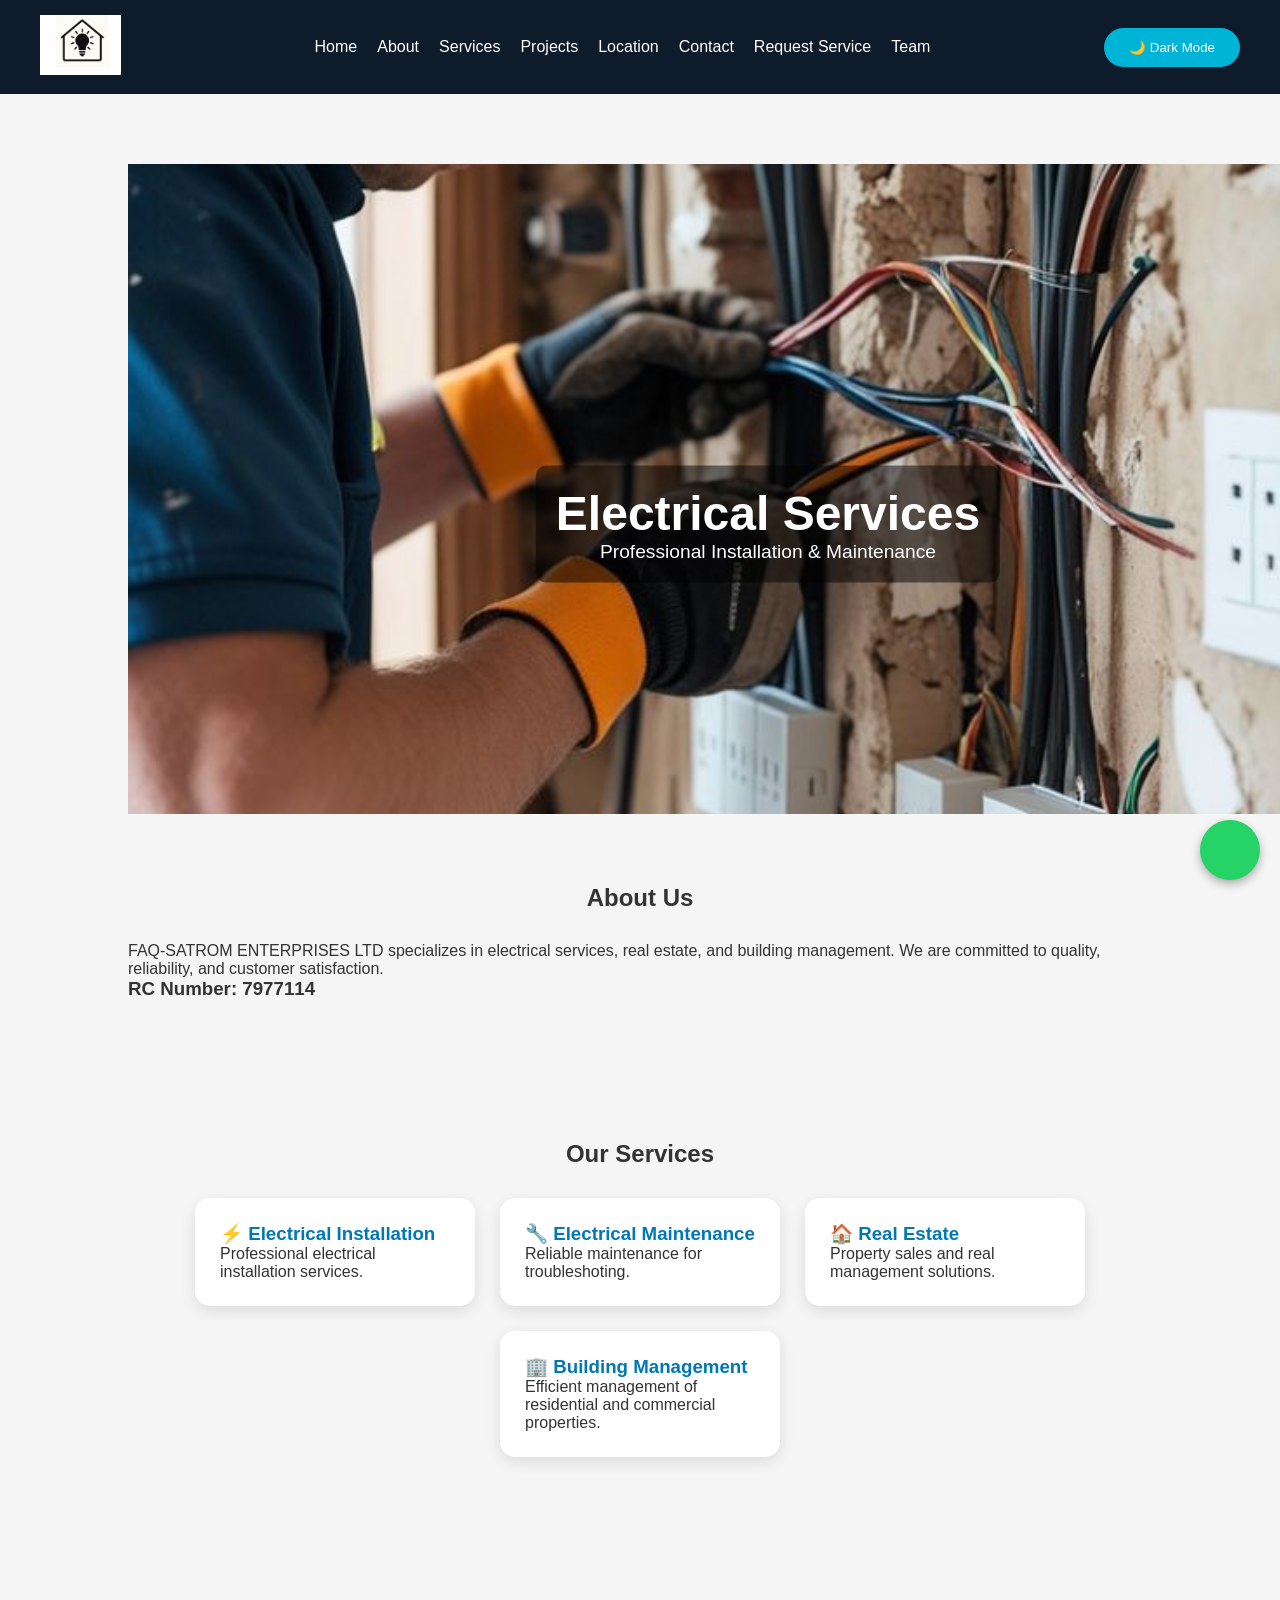
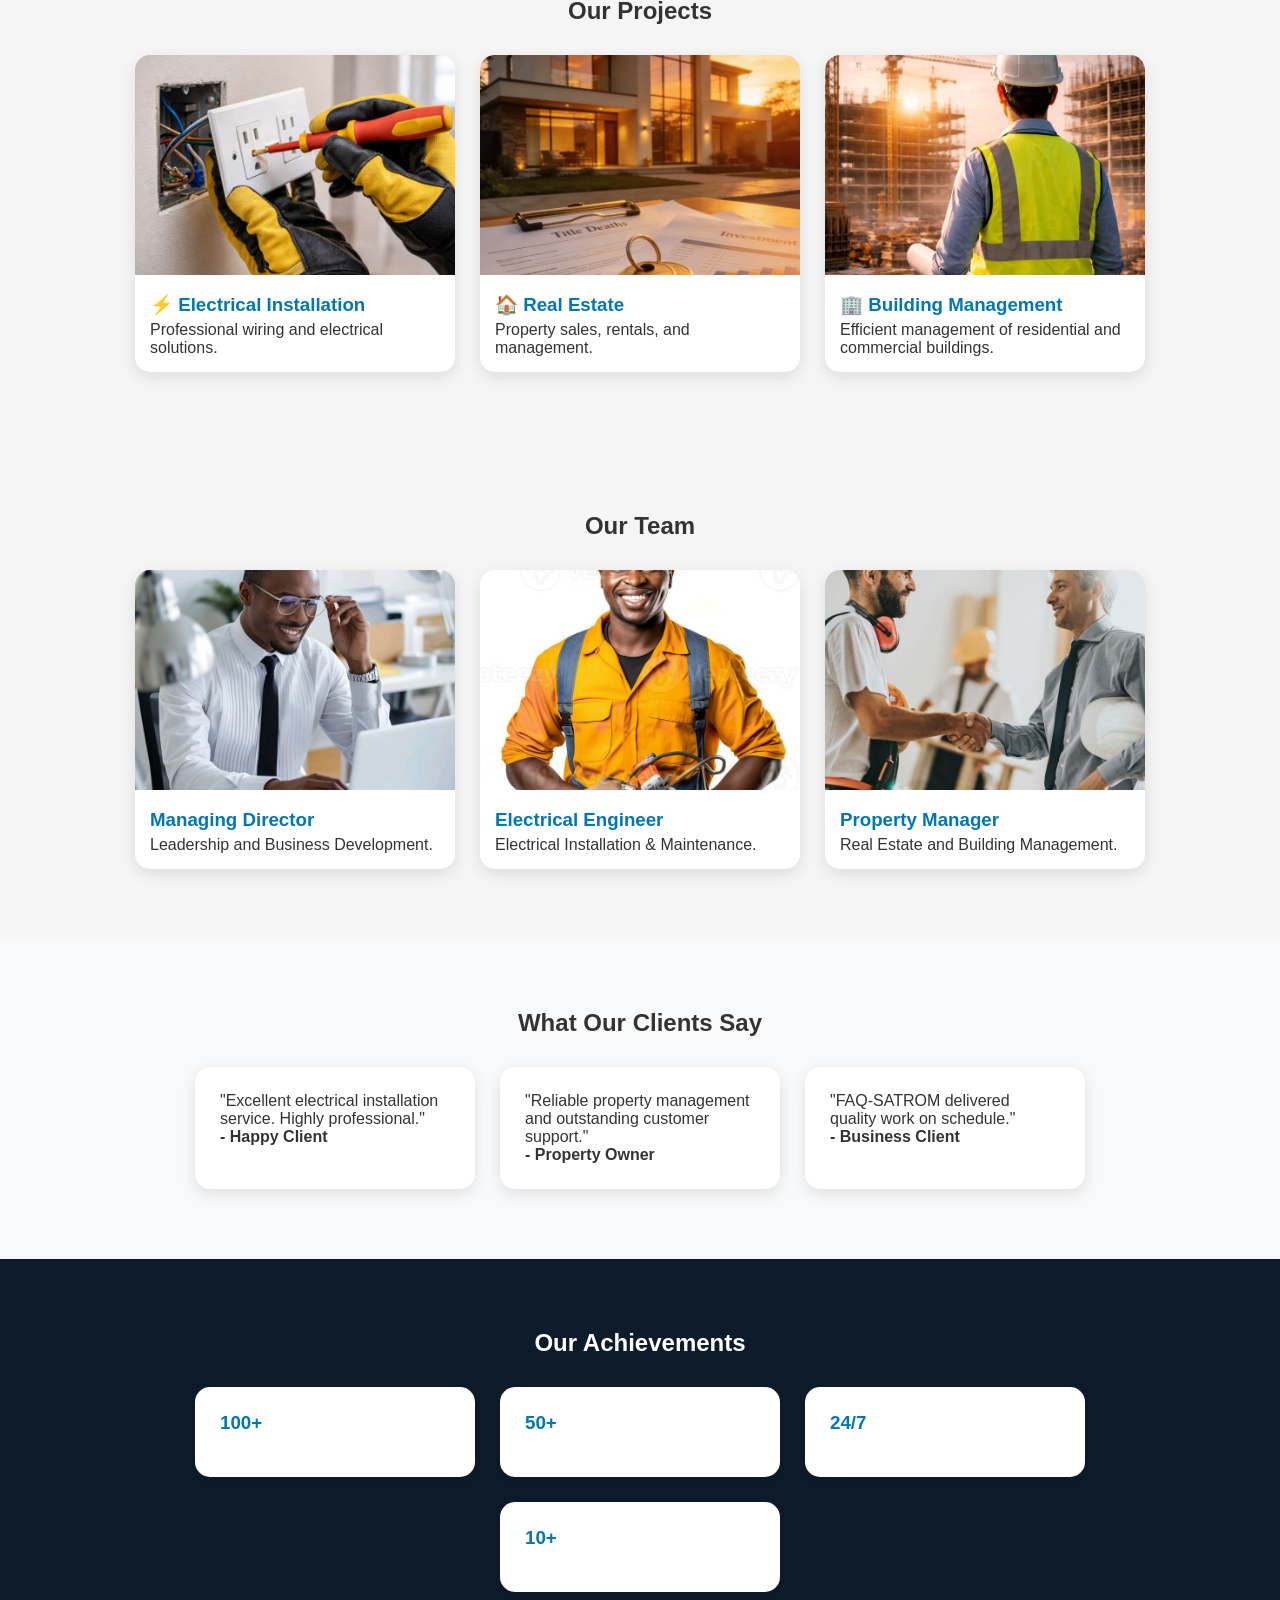
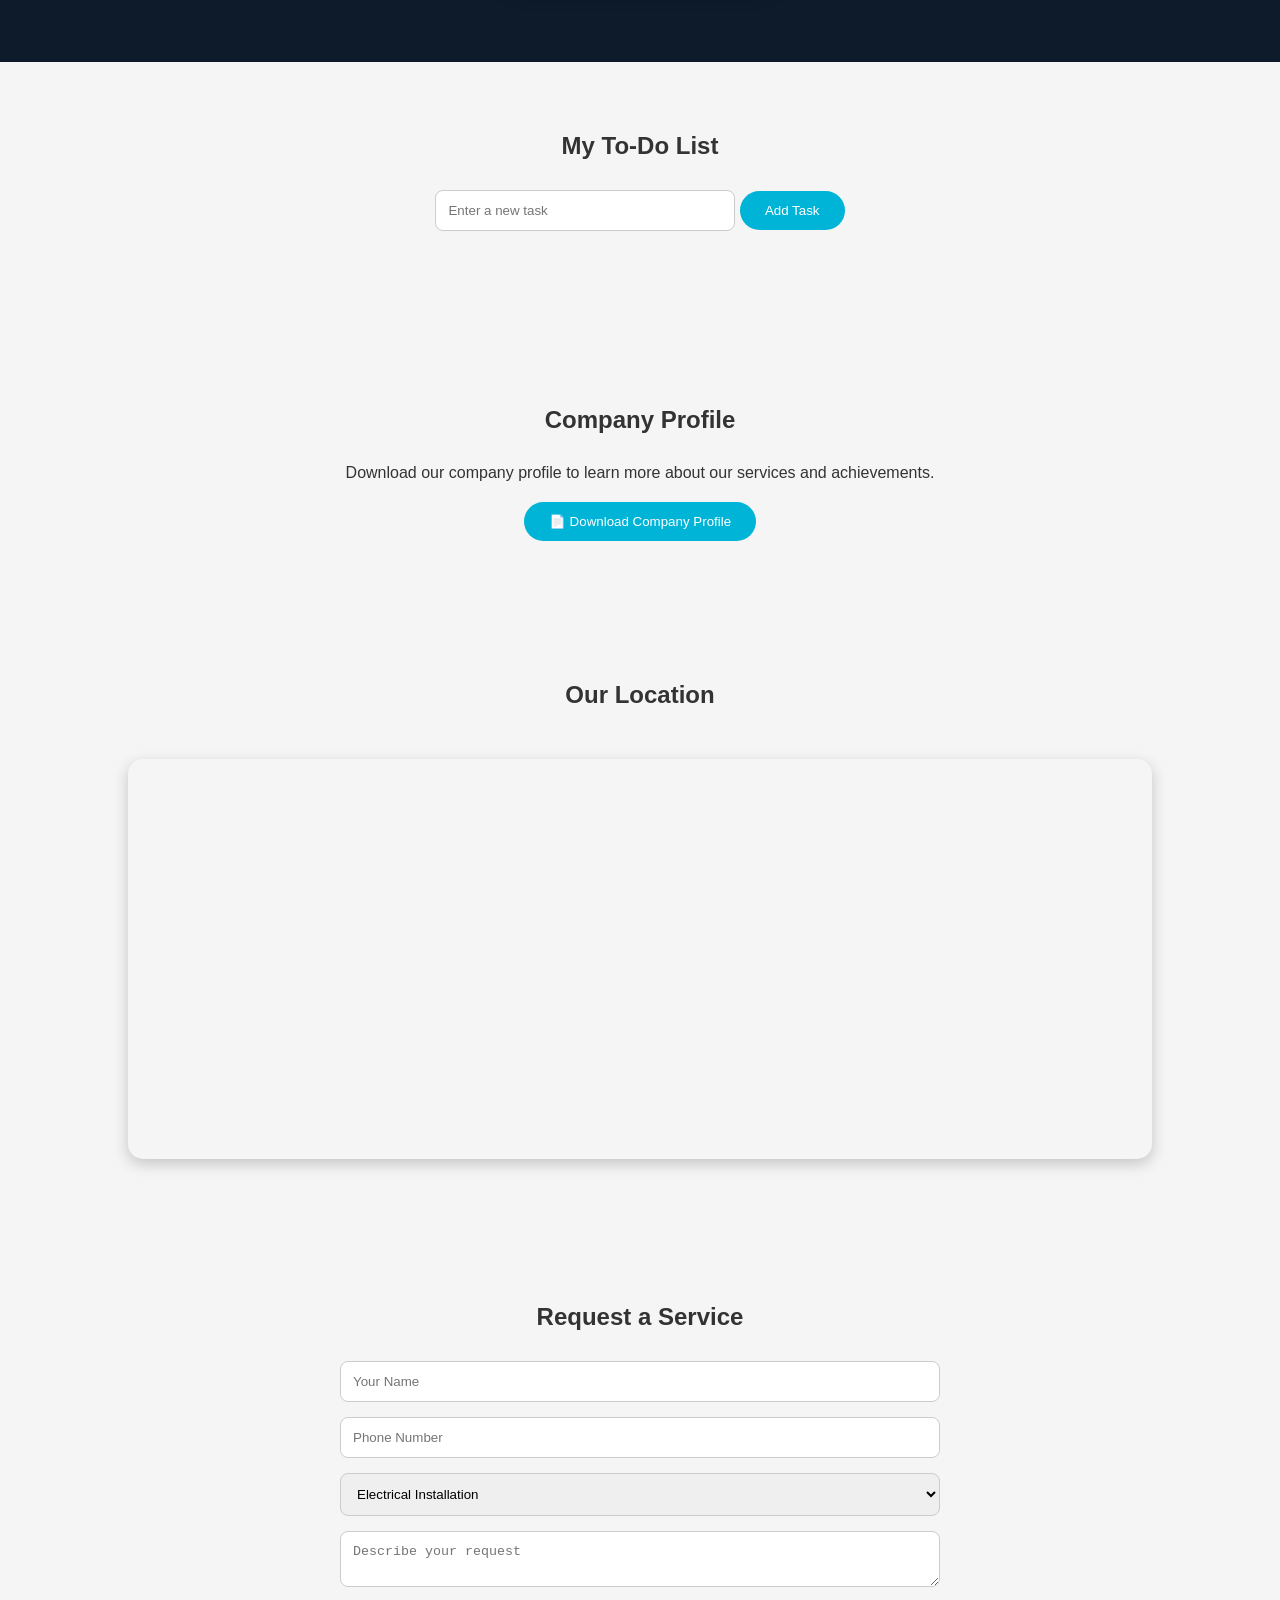
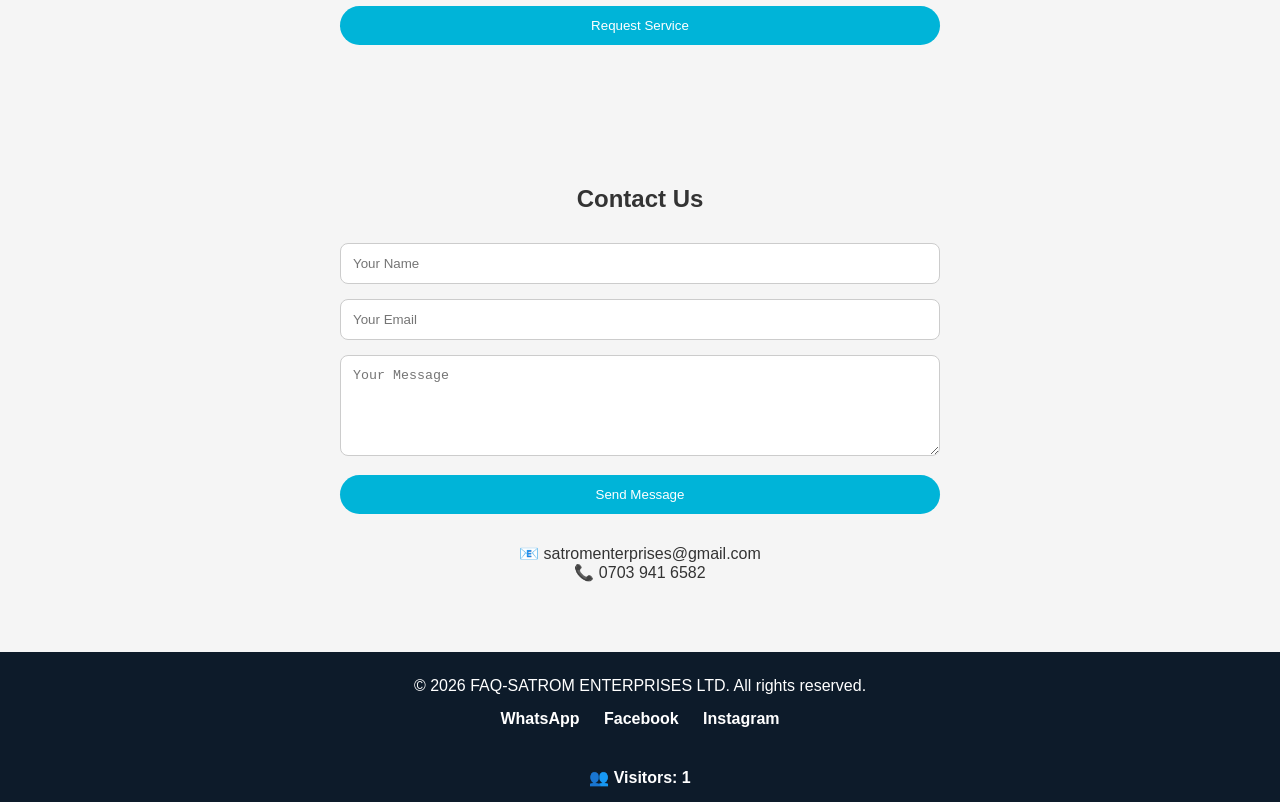
==== commit 8a7295ce: "Added team section and visitor counter" ====
--- a/index.html
+++ b/index.html
@@ -22,6 +22,7 @@
     <li><a href="#location">Location</a></li>
     <li><a href="#contact">Contact</a></li>
     <li><a href="#request">Request Service</a></li>
+    <li><a href="#team">Team</a></li>
 </ul>
        
         <button onclick="toggleDarkMode()" id="darkBtn">
@@ -126,6 +127,30 @@
     </div>
 
 
+</section>
+
+<section id="team">
+    <h2>Our Team</h2>
+
+    <div class="gallery">
+        <div class="project">
+            <img src="team1.jpg" alt="Managing Director">
+            <h3>Managing Director</h3>
+            <p>Leadership and Business Development.</p>
+        </div>
+
+        <div class="project">
+            <img src="team2.jpg" alt="Electrical Engineer">
+            <h3>Electrical Engineer</h3>
+            <p>Electrical Installation & Maintenance.</p>
+        </div>
+
+        <div class="project">
+            <img src="team3.jpg" alt="Property Manager">
+            <h3>Property Manager</h3>
+            <p>Real Estate and Building Management.</p>
+        </div>
+    </div>
 </section>
 
 <!--testimonials-->
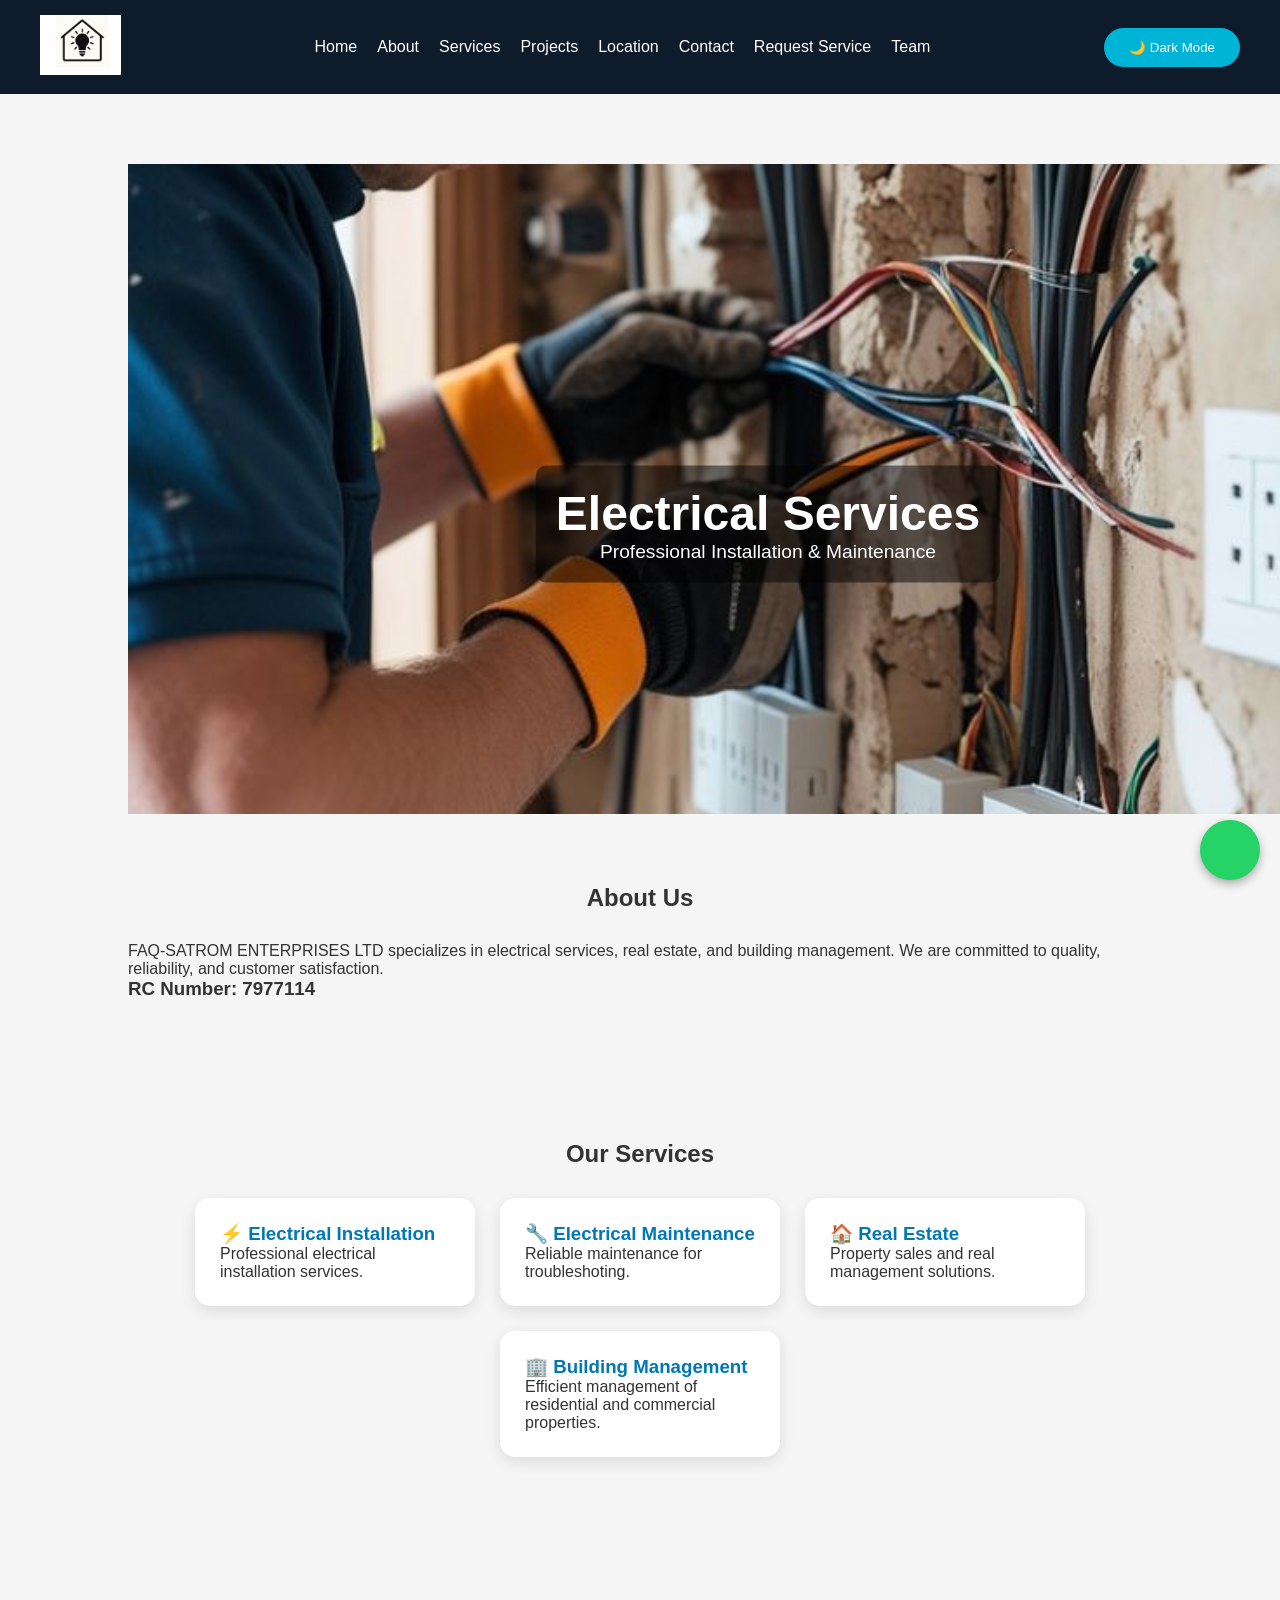
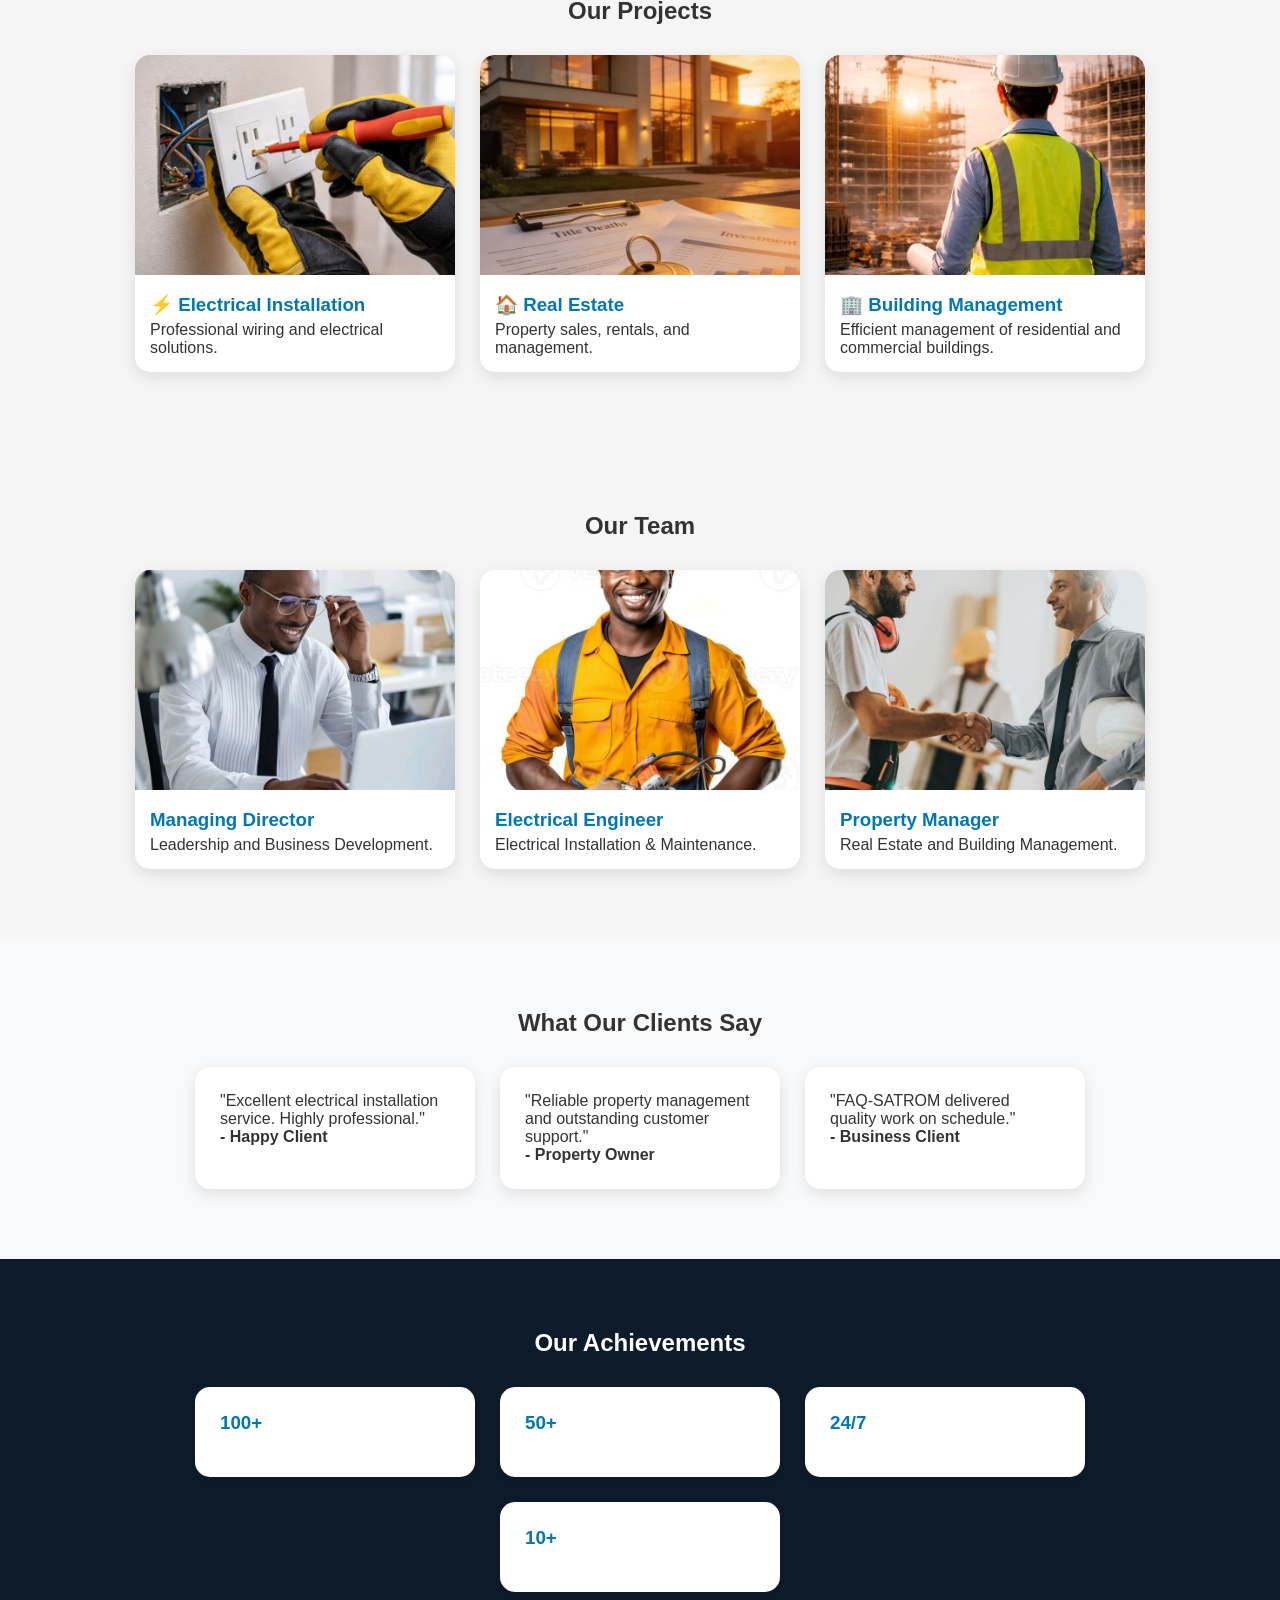
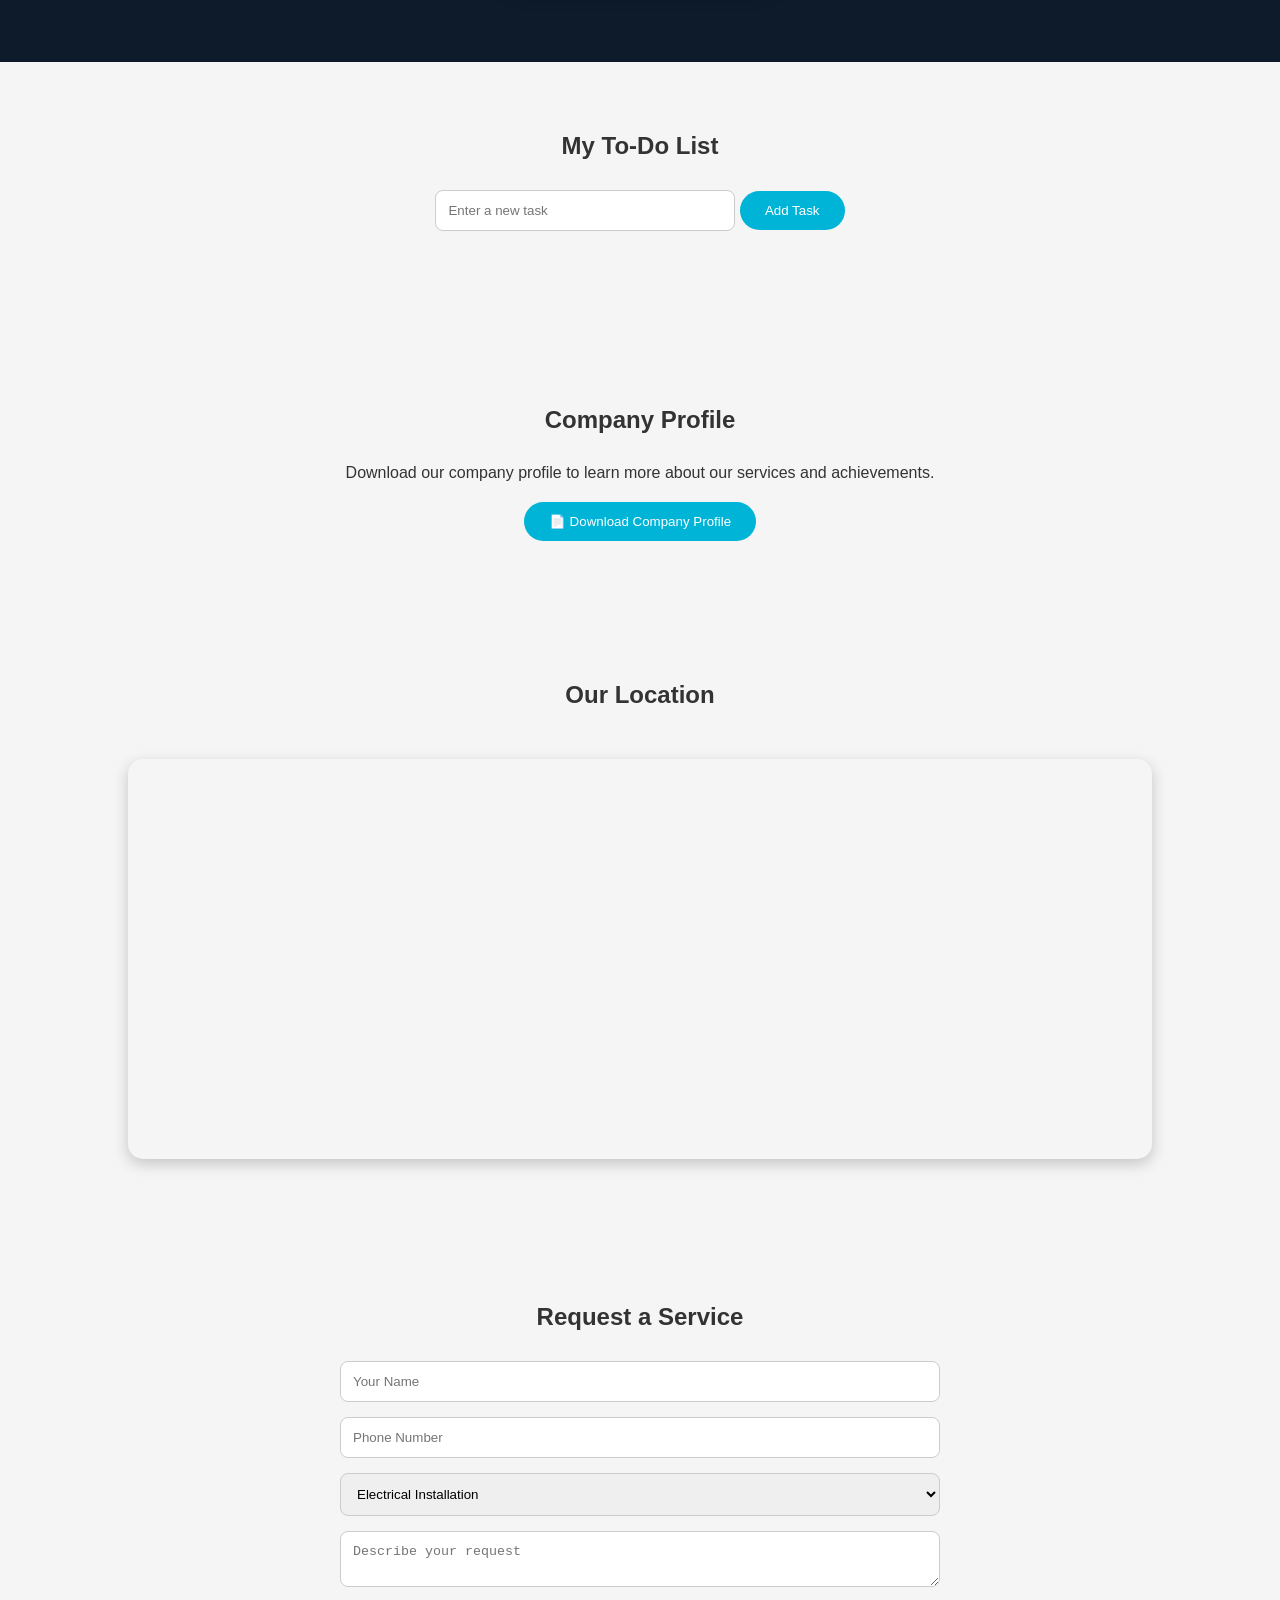
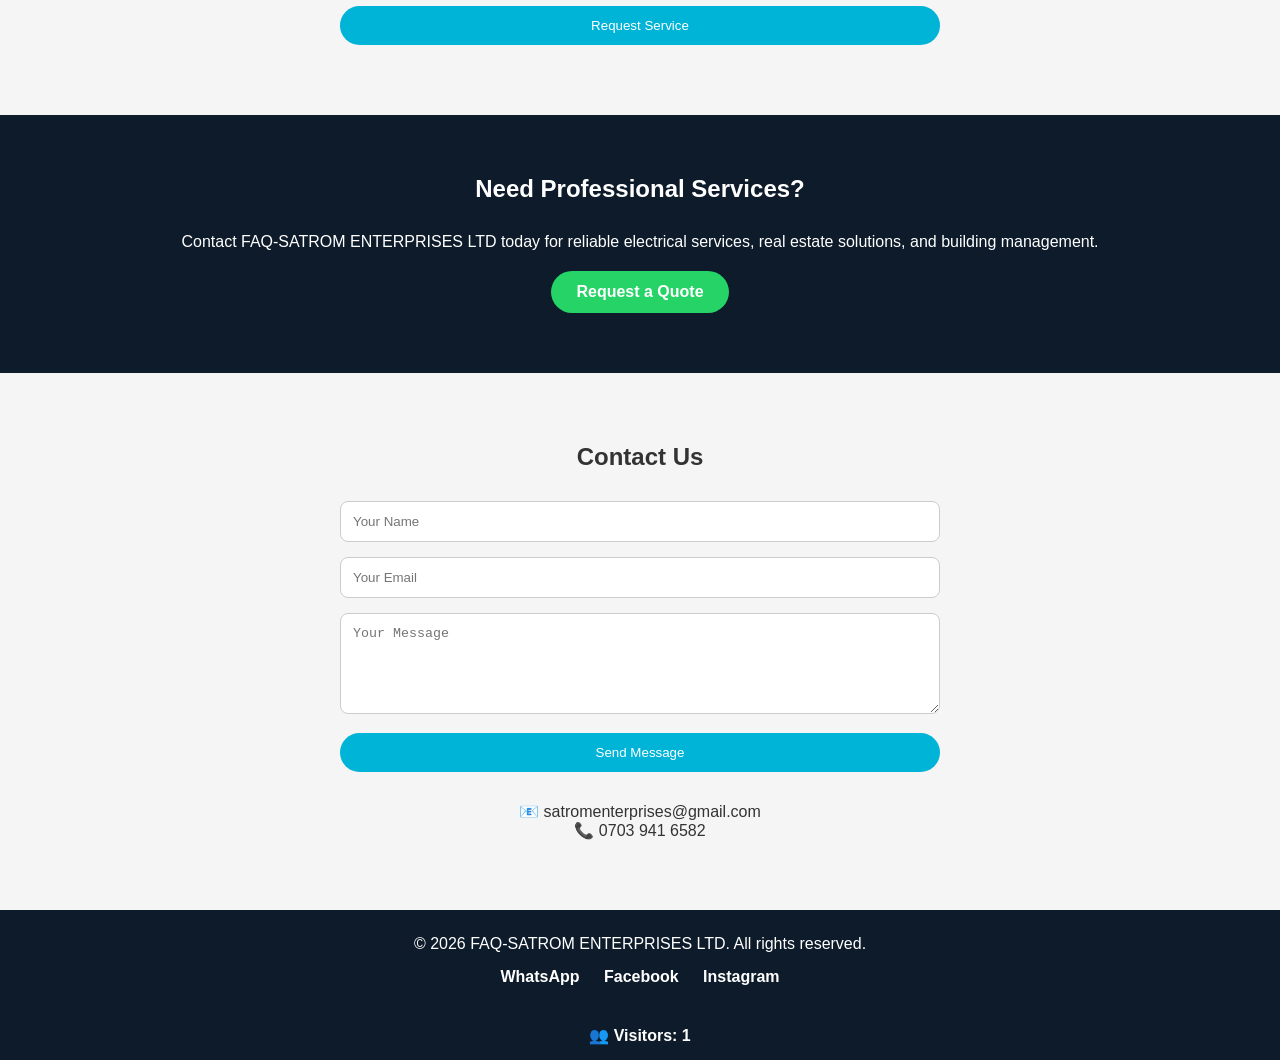
==== commit 71fb0609: "Request a Quote" ====
--- a/index.html
+++ b/index.html
@@ -254,6 +254,15 @@
     </form>
 </section>
 
+<section id="cta">
+    <h2>Need Professional Services?</h2>
+    <p>Contact FAQ-SATROM ENTERPRISES LTD today for reliable electrical services, real estate solutions, and building management.</p>
+
+    <a href="https://wa.me/2347039416582" class="cta-btn">
+        Request a Quote
+    </a>
+</section>
+
     <!-- Contact Section -->
 
      <section id="contact">
--- a/style.css
+++ b/style.css
@@ -489,4 +489,21 @@
     background:#0d1b2a;
     color:white;
     font-weight:bold;
+}
+#cta{
+    background:#0d1b2a;
+    color:white;
+    text-align:center;
+    padding:60px 20px;
+}
+
+.cta-btn{
+    display:inline-block;
+    margin-top:20px;
+    padding:12px 25px;
+    background:#25D366;
+    color:white;
+    text-decoration:none;
+    border-radius:30px;
+    font-weight:bold;
 }
